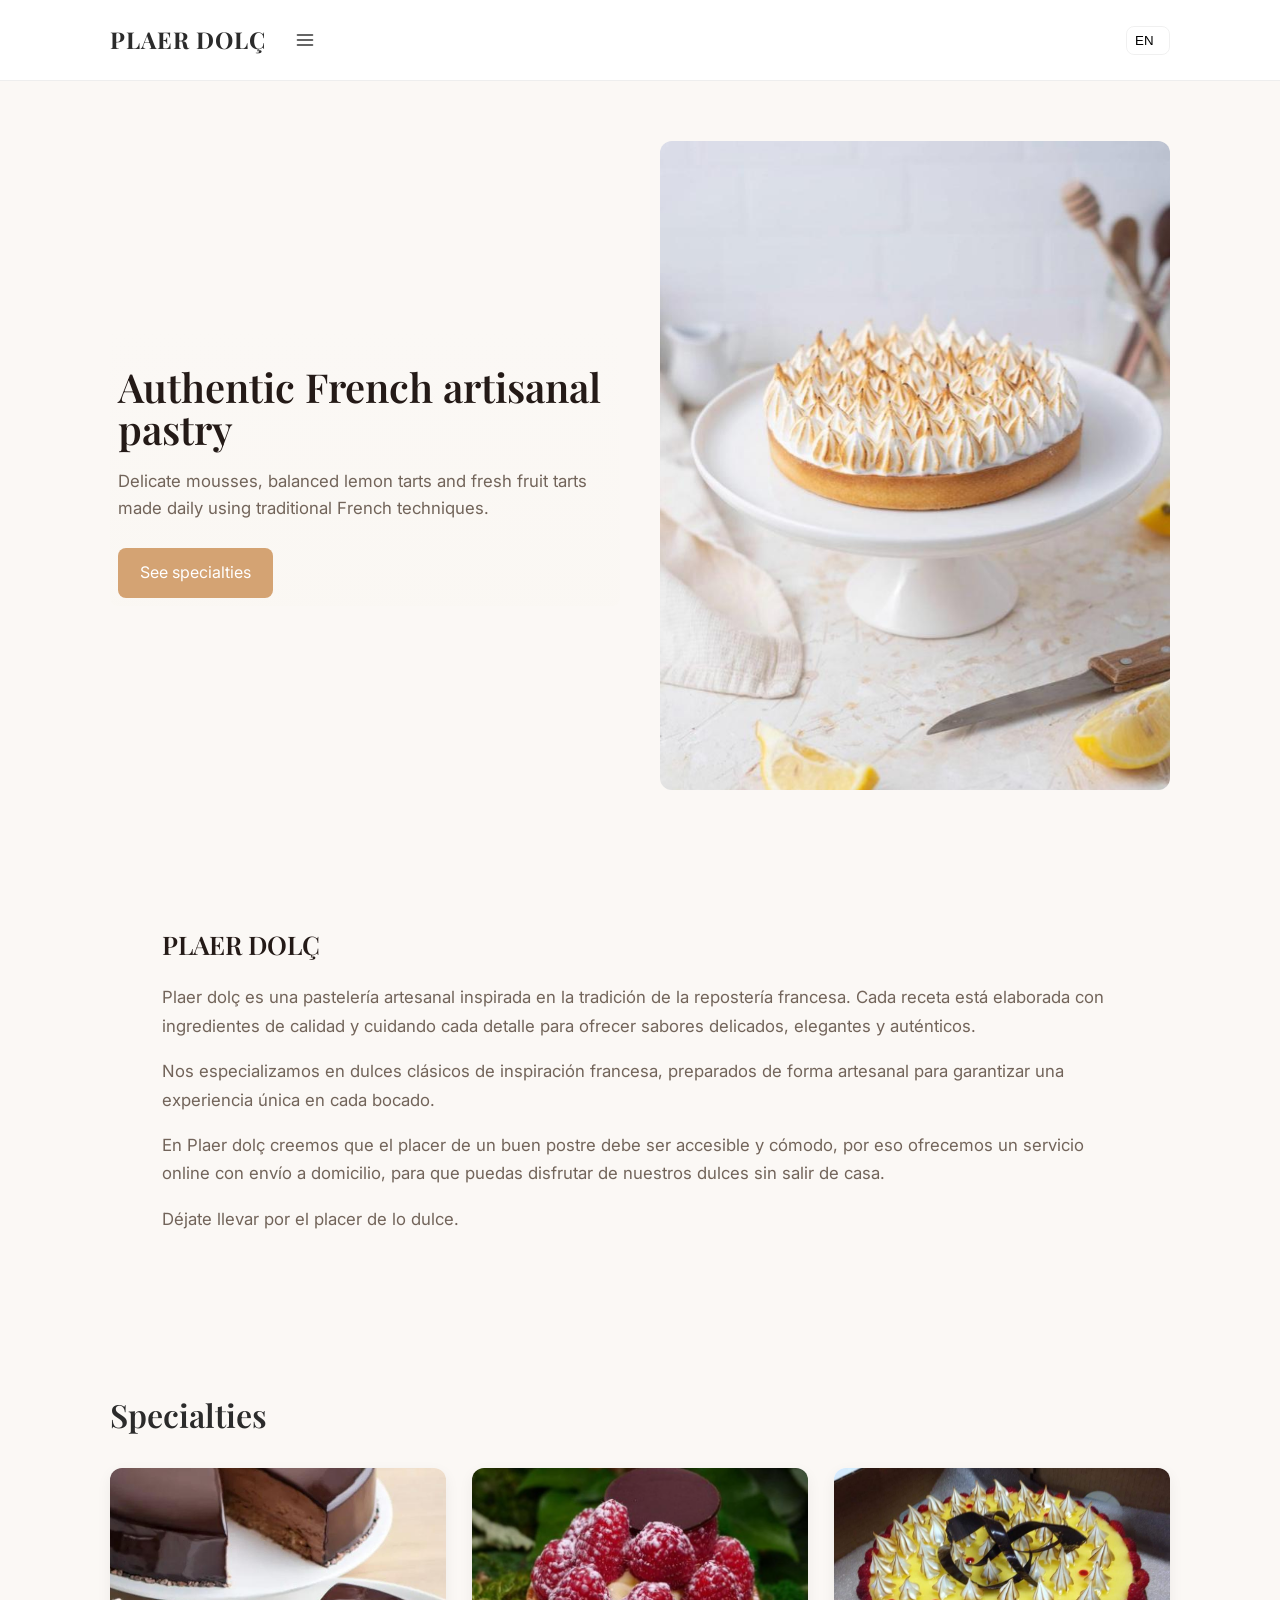
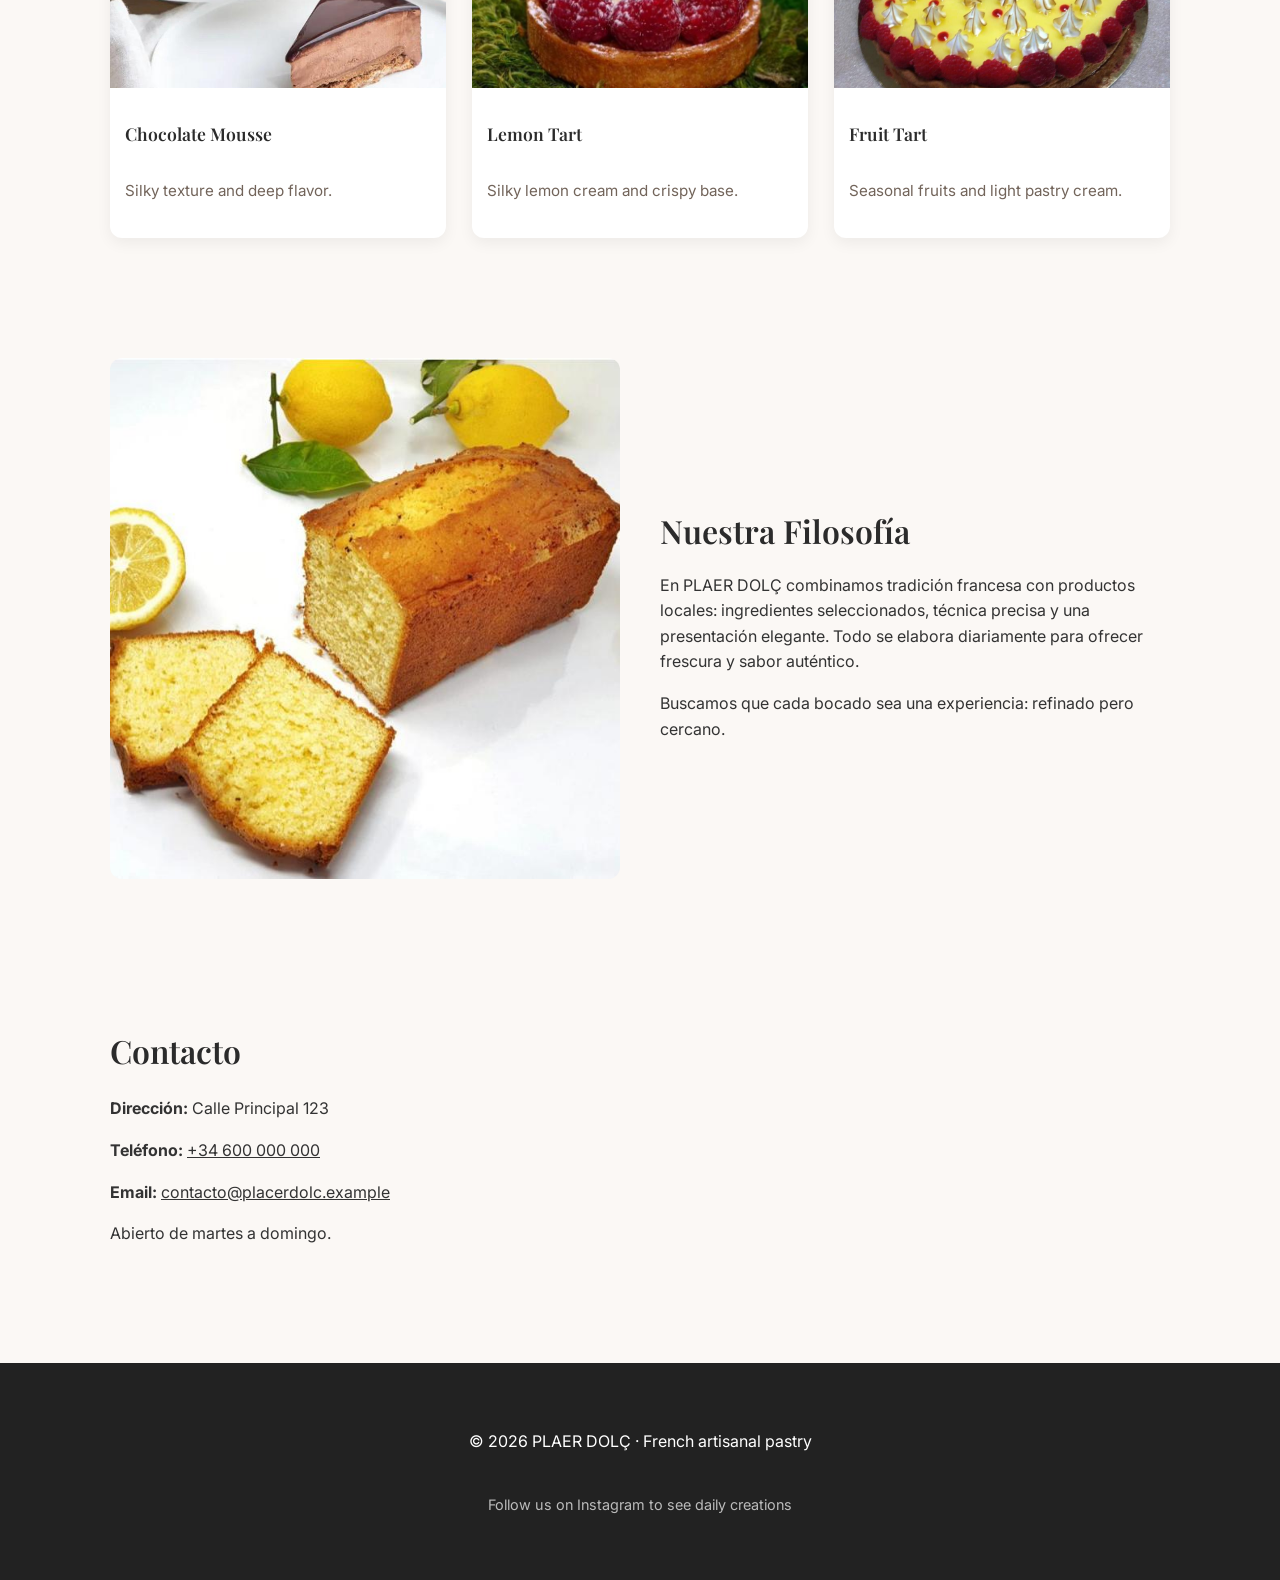
==== index.html @ 4d27ada0 "Actualización: descripción breve" ====
<!DOCTYPE html>
<html lang="es">
<head>
<meta charset="UTF-8">
<meta name="viewport" content="width=device-width, initial-scale=1.0">
<title>PLAER </title>
<meta name="description" content="Pastelería francesa artesanal especializada en mousse, tarta de limón y tartas de frutas frescas.">
<meta name="theme-color" content="#faf7f2">
<link rel="canonical" href="/">
<link href="https://fonts.googleapis.com/css2?family=Playfair+Display:wght@400;600;700&family=Inter:wght@300;400;600&display=swap" rel="stylesheet">
<script type="application/ld+json">
{
	"@context": "https://schema.org",
	"@type": "Bakery",
	"name": "PLAER DOLÇ",
	"description": "Pastelería francesa artesanal: mousses, tartas de limón y tartas de frutas frescas.",
	"url": "./",
	"telephone": "+34 600 000 000",
	"address": {
		"@type": "PostalAddress",
		"streetAddress": "Calle Principal 123",
		"addressCountry": "ES"
	}
}
</script>
<link rel="stylesheet" href="styles.css">
</head>
<body>
<div class="site">

<!-- Intro overlay -->
<div class="intro-overlay" id="intro-overlay" aria-hidden="false">
	<div class="brand">
		<h1>PLAER DOLÇ</h1>
		<small>Pastelería francesa artesanal</small>
		<div class="intro-text">
			<p>Plaer dolç es una pastelería artesanal inspirada en la tradición de la repostería francesa. Cada receta está elaborada con ingredientes de calidad y cuidando cada detalle para ofrecer sabores delicados, elegantes y auténticos.</p>

			<p>Nos especializamos en dulces clásicos de inspiración francesa, preparados de forma artesanal para garantizar una experiencia única en cada bocado.</p>

			<p>En Plaer dolç creemos que el placer de un buen postre debe ser accesible y cómodo, por eso ofrecemos un servicio online con envío a domicilio, para que puedas disfrutar de nuestros dulces sin salir de casa.</p>

			<p>Déjate llevar por el placer de lo dulce.</p>
		</div>
	</div>
</div>

<header>
<div class="container">
<nav>
				<div class="header-row">
						<a class="logo" href="index.html" aria-label="Ir al inicio">PLAER DOLÇ</a>
						<div class="lang-selector" id="lang-selector">
							<button class="lang-button" id="lang-button" aria-haspopup="true" aria-expanded="false" aria-label="Seleccionar idioma"><span id="lang-current">ES</span></button>
							<div class="lang-menu" id="lang-menu" role="menu" aria-hidden="true">
								<button role="menuitem" data-lang="fr">Français</button>
								<button role="menuitem" data-lang="ca">Català</button>
								<button role="menuitem" data-lang="es">Español</button>
								<button role="menuitem" data-lang="en">English</button>
							</div>
						</div>
						<button class="menu-button" id="menu-button" aria-controls="menu-panel" aria-expanded="false" aria-haspopup="true" aria-label="Abrir menú principal">
			  <svg viewBox="0 0 24 24" fill="none" xmlns="http://www.w3.org/2000/svg" aria-hidden="true">
				<path d="M3 6h18" stroke="#333" stroke-width="2" stroke-linecap="round" stroke-linejoin="round"/>
				<path d="M3 12h18" stroke="#333" stroke-width="2" stroke-linecap="round" stroke-linejoin="round"/>
				<path d="M3 18h18" stroke="#333" stroke-width="2" stroke-linecap="round" stroke-linejoin="round"/>
			  </svg>
			</button>
		</div>
		<div class="menu-panel" id="menu-panel" role="menu" aria-hidden="true">
						<a class="nav-link" href="productos.html" role="menuitem" data-i18n="nav.specialties">Especialidades</a>
						<a class="nav-link" href="nosotros.html" role="menuitem" data-i18n="nav.about">Nosotros</a>
						<a class="nav-link" href="contacto.html" role="menuitem" data-i18n="nav.contact">Contacto</a>

						<hr style="margin:8px 0;border:none;border-top:1px solid #f0ebe6">
						<div class="products-preview" aria-hidden="false">
														<div class="product-item">
																<a class="product-link" href="productos.html#p1" data-anchor="#p1" data-no-fade="1">
																	<img src="imaganes/2.jpeg" alt="Mousse de Chocolate" loading="lazy" decoding="async" width="240" height="160">
																	<div class="meta"><h4 data-i18n="p1.name">Mousse de Chocolate</h4><p data-i18n="p1.desc">Textura sedosa y sabor profundo.</p><span class="price">€9.50</span></div>
																</a>
																<button class="buy-btn" data-id="p1" data-name="Mousse de Chocolate" data-price="9.5" data-i18n="buy">Comprar</button>
														</div>
														<div class="product-item">
																<a class="product-link" href="productos.html#p2" data-anchor="#p2" data-no-fade="1">
																	<img src="imaganes/3.jpeg" alt="Tarta de Limón" loading="lazy" decoding="async" width="240" height="160">
																	<div class="meta"><h4 data-i18n="p2.name">Tarta de Limón</h4><p data-i18n="p2.desc">Crema de limón sedosa y base crujiente.</p><span class="price">€12.00</span></div>
																</a>
																<button class="buy-btn" data-id="p2" data-name="Tarta de Limón" data-price="12" data-i18n="buy">Comprar</button>
														</div>
														<div class="product-item">
																<a class="product-link" href="productos.html#p3" data-anchor="#p3" data-no-fade="1">
																	<img src="imaganes/4.jpeg" alt="Tarta de Frutas" loading="lazy" decoding="async" width="240" height="160">
																	<div class="meta"><h4 data-i18n="p3.name">Tarta de Frutas</h4><p data-i18n="p3.desc">Frutas de temporada y crema ligera.</p><span class="price">€14.75</span></div>
																</a>
																<button class="buy-btn" data-id="p3" data-name="Tarta de Frutas" data-price="14.75" data-i18n="buy">Comprar</button>
														</div>
														<div class="product-item">
																<a class="product-link" href="productos.html#p4" data-anchor="#p4" data-no-fade="1">
																	<img src="imaganes/5.jpeg" alt="Chef Pastelero" loading="lazy" decoding="async" width="240" height="160">
																	<div class="meta"><h4 data-i18n="p4.name">Selección del Chef</h4><p data-i18n="p4.desc">Selección variada y personalizada.</p><span class="price">€19.90</span></div>
																</a>
																<button class="buy-btn" data-id="p4" data-name="Selección del Chef" data-price="19.9" data-i18n="buy">Comprar</button>
														</div>
														<div class="product-item">
																<a class="product-link" href="productos.html#p5" data-anchor="#p5" data-no-fade="1">
																	<img src="imaganes/1.jpeg" alt="Vitrina de Tartas" loading="lazy" decoding="async" width="240" height="160">
																	<div class="meta"><h4 data-i18n="p5.name">Tarta Clásica</h4><p data-i18n="p5.desc">Receta tradicional con toque moderno.</p><span class="price">€22.50</span></div>
																</a>
																<button class="buy-btn" data-id="p5" data-name="Tarta Clásica" data-price="22.5" data-i18n="buy">Comprar</button>
														</div>
														<div class="product-item">
																<a class="product-link" href="productos.html#p6" data-anchor="#p6" data-no-fade="1">
																	<img src="imaganes/6.jpeg" alt="Ingredientes frescos" loading="lazy" decoding="async" width="240" height="160">
																	<div class="meta"><h4 data-i18n="p6.name">Pack Surtido</h4><p data-i18n="p6.desc">Cuatro porciones surtidas.</p><span class="price">€16.80</span></div>
																</a>
																<button class="buy-btn" data-id="p6" data-name="Pack Surtido" data-price="16.8" data-i18n="buy">Comprar</button>
														</div>
														<div class="product-item">
																<a class="product-link" href="productos.html#p7" data-anchor="#p7" data-no-fade="1">
																	<img src="imaganes/7.jpeg" alt="Detalle de presentación" loading="lazy" decoding="async" width="240" height="160">
																	<div class="meta"><h4 data-i18n="p7.name">Mini Tartas</h4><p data-i18n="p7.desc">Presentación individual para eventos.</p><span class="price">€7.95</span></div>
																</a>
																<button class="buy-btn" data-id="p7" data-name="Mini Tartas" data-price="7.95" data-i18n="buy">Comprar</button>
														</div>
														<div class="product-item">
																<a class="product-link" href="productos.html#p8" data-anchor="#p8" data-no-fade="1">
																	<img src="imaganes/2.jpeg" alt="Mousse de Chocolate" loading="lazy" decoding="async" width="240" height="160">
																	<div class="meta"><h4 data-i18n="p8.name">Postre Gourmet</h4><p data-i18n="p8.desc">Edición limitada, textura aterciopelada.</p><span class="price">€24.90</span></div>
																</a>
																<button class="buy-btn" data-id="p8" data-name="Postre Gourmet" data-price="24.9" data-i18n="buy">Comprar</button>
														</div>
						</div>
				</div>
</nav>
</div>
</header>

<section class="hero container">
<div class="hero-inner">
<h1 class="reveal" data-i18n="hero.title">Auténtica pastelería francesa artesanal</h1>
<p data-i18n="hero.blurb">Mousse delicados, tartas de limón equilibradas y tartas de frutas frescas elaboradas cada día con técnicas tradicionales francesas.</p>
	<a class="btn" href="#productos" data-i18n="see_specialties">Ver especialidades</a>
	</div>
	<picture>
		<img class="hero-img" loading="eager" decoding="async" width="1200" height="800" src="imaganes/1.jpeg" alt="Vitrina con tartas y pasteles franceses">
	</picture>
	</section>

		<!-- Visible introduction copy (persistent) -->
		<section class="intro-copy container">
			<div class="intro-text-block">
				<h2>PLAER DOLÇ</h2>
				<p>Plaer dolç es una pastelería artesanal inspirada en la tradición de la repostería francesa. Cada receta está elaborada con ingredientes de calidad y cuidando cada detalle para ofrecer sabores delicados, elegantes y auténticos.</p>

				<p>Nos especializamos en dulces clásicos de inspiración francesa, preparados de forma artesanal para garantizar una experiencia única en cada bocado.</p>

				<p>En Plaer dolç creemos que el placer de un buen postre debe ser accesible y cómodo, por eso ofrecemos un servicio online con envío a domicilio, para que puedas disfrutar de nuestros dulces sin salir de casa.</p>

				<p>Déjate llevar por el placer de lo dulce.</p>
			</div>
		</section>

	<section id="productos" class="section container">
<h2 class="reveal section-title" data-i18n="products.title">Especialidades</h2>

<div class="grid">

<div class="card">
	<picture>
		<img loading="lazy" decoding="async" width="1000" height="700" src="imaganes/2.jpeg" alt="Mousse de chocolate clásico">
	</picture>
	<h3 class="reveal" data-i18n="p1.name">Mousse de Chocolate</h3>
	<p data-i18n="p1.desc">Mousse ligero y aireado elaborado con chocolate puro y cremoso, textura sedosa y sabor profundo.</p>
</div>

<div class="card">
	<picture>
		<img loading="lazy" decoding="async" width="1000" height="700" src="imaganes/3.jpeg" alt="Tarta de limón francesa">
	</picture>
	<h3 class="reveal" data-i18n="p2.name">Tarta de Limón</h3>
	<p data-i18n="p2.desc">Equilibrio perfecto entre una crema de limón sedosa y una base crujiente, con el punto justo de acidez.</p>
</div>

<div class="card">
	<picture>
		<img loading="lazy" decoding="async" width="1000" height="700" src="imaganes/4.jpeg" alt="Tarta de frutas frescas">
	</picture>
	<h3 class="reveal" data-i18n="p3.name">Tarta de Frutas Frescas</h3>
	<p data-i18n="p3.desc">Base crujiente, crema pastelera ligera y una selección de frutas de temporada para un acabado brillante y fresco.</p>
</div>

</div>
</section>

<section id="nosotros" class="section container about">
	<picture>
		<img loading="lazy" decoding="async" width="1200" height="800" src="imaganes/5.jpeg" alt="Chef pastelero trabajando">
	</picture>
	<div>
		<h2 class="reveal" style="margin-bottom:15px;font-size:2rem">Nuestra Filosofía</h2>
		<p>En PLAER DOLÇ combinamos tradición francesa con productos locales: ingredientes seleccionados, técnica precisa y una presentación elegante. Todo se elabora diariamente para ofrecer frescura y sabor auténtico.</p>
		<p style="margin-top:10px">Buscamos que cada bocado sea una experiencia: refinado pero cercano.</p>
	</div>
	</section>

	<section id="contacto" class="section container">
	<h2 class="reveal" style="margin-bottom:20px;font-size:2rem">Contacto</h2>
	<p><strong>Dirección:</strong> Calle Principal 123</p>
	<p><strong>Teléfono:</strong> <a href="tel:+34600000000" style="color:inherit;text-decoration:underline">+34 600 000 000</a></p>
	<p><strong>Email:</strong> <a href="mailto:contacto@placerdolc.example" style="color:inherit;text-decoration:underline">contacto@placerdolc.example</a></p>
	<p style="margin-top:10px">Abierto de martes a domingo.</p>
</section>

<footer>
	<div class="container footer-container">
		<p data-i18n="footer.copy">© 2026 PLAER DOLÇ · Pastelería francesa artesanal</p>
		<p style="font-size:0.9rem;color:#bbb" data-i18n="footer.follow">Síguenos en Instagram para ver creaciones diarias</p>
	</div>
</footer>


<script src="main.js" defer></script>
</div>
</body>
</html>
---- styles.css ----
:root{
  --max-width:1100px;
  --accent:#d4a373;
  --bg:#fbf8f5;
  --muted:#f5efe9;
  --text:#333;
  --muted-text:#72645a;
}
*{box-sizing:border-box}
html,body{height:100%}
body{font-family:Inter, system-ui, -apple-system, "Segoe UI", Roboto, Arial, sans-serif;background:var(--bg);color:var(--text);line-height:1.6;-webkit-font-smoothing:antialiased;margin:0}
.site img{max-width:100%;display:block;object-fit:contain;object-position:center center;background:linear-gradient(180deg, rgba(250,247,242,0.0) 0%, rgba(250,247,242,0.6) 100%)}

/* Language selector */
.lang-selector{position:relative;display:inline-flex;align-items:center;gap:8px}
.lang-button{background:transparent;border:1px solid rgba(0,0,0,0.06);padding:6px 8px;border-radius:8px;display:inline-flex;align-items:center;gap:8px;cursor:pointer;min-width:44px}
.lang-button img{width:18px;height:18px;border-radius:3px;display:block}
.lang-menu{position:absolute;right:0;top:calc(100% + 8px);background:var(--bg);border:1px solid rgba(0,0,0,0.06);box-shadow:0 8px 24px rgba(10,10,10,0.08);padding:6px;border-radius:8px;min-width:160px;z-index:70;opacity:0;transform:translateY(-6px) scale(.98);transform-origin:top right;pointer-events:none;transition:opacity .18s ease,transform .18s ease}
.lang-menu.show{opacity:1;transform:none;pointer-events:auto}
.lang-menu button{display:flex;align-items:center;gap:8px;width:100%;padding:8px;border:none;background:transparent;text-align:left;cursor:pointer}
.lang-menu button:focus{outline:2px solid var(--accent);border-radius:6px}
.lang-menu img{width:20px;height:14px;object-fit:cover}

@media (max-width:600px){
  .lang-menu{right:8px;left:auto;min-width:140px}
  .lang-button{padding:6px}
}

/* Ensure header ordering: logo left, menu-button next, language selector at the far right */
.menu-button{order:2}
.lang-selector{order:3;margin-left:auto}
.container{max-width:var(--max-width);margin:auto;padding:20px}
.logo{font-family:'Playfair Display', serif;font-weight:700;font-size:1.45rem;letter-spacing:1px;color:#2b2b2b;text-decoration:none}
.header-row{display:flex;align-items:center;gap:12px}
.menu-panel{padding:12px}
header{background:white;position:sticky;top:0;border-bottom:1px solid #eee;z-index:20}
.site header nav{display:flex;justify-content:space-between;align-items:center;gap:12px;position:relative}
/* ensure inner header row distributes space correctly */
header .container nav > div{display:flex;align-items:center;justify-content:space-between;gap:12px;width:100%}
.menu-button{background:transparent;border:0;font-size:1rem;cursor:pointer;color:inherit;padding:10px 14px;border-radius:8px;display:flex;align-items:center;justify-content:center}
.menu-button:focus{outline:2px solid rgba(0,0,0,.12);outline-offset:2px}
.menu-panel{position:absolute;top:calc(100% + 10px);left:50%;right:auto;background:white;border-radius:10px;box-shadow:0 12px 30px rgba(0,0,0,0.12);min-width:220px;display:flex;flex-direction:column;padding:12px;z-index:50;opacity:0;transform:translateX(-50%) translateY(-6px);pointer-events:none;transition:opacity .28s ease,transform .28s ease;width:min(92vw,900px);max-width:900px}
.menu-panel a{display:block;padding:10px 14px;color:var(--text);text-decoration:none;border-radius:8px;text-align:left}
.menu-panel a:hover{background:var(--muted)}
.menu-panel.show{opacity:1;transform:translateX(-50%) translateY(0);pointer-events:auto}

/* Menu typography & product preview inside menu */
.menu-panel{font-family:Inter,system-ui, -apple-system, 'Segoe UI', Roboto, Arial, sans-serif}
.menu-panel h3{font-family:'Playfair Display',serif;font-size:1rem;margin:8px 12px;color:#241a17}
.products-preview{display:grid;grid-template-columns:1fr;gap:8px;padding-top:8px;border-top:1px solid #f3ebe2;margin-top:8px}
.products-preview .product-link{display:block;padding:6px;border-radius:8px}
.product-item{display:flex;gap:10px;align-items:center}
.product-item img{width:64px;height:48px;object-fit:cover;border-radius:8px;flex:0 0 64px}
.product-item .meta h4{font-family:'Playfair Display',serif;font-size:0.98rem;margin:0;color:#241a17}
.product-item .meta p{margin:4px 0 0;font-size:0.82rem;color:var(--muted-text)}
.product-link:focus{outline:2px solid var(--accent);outline-offset:2px}

/* preview price styling */
.product-item .meta .preview-price{display:inline-block;margin-top:8px;font-weight:700;color:#241a17;background:linear-gradient(180deg, rgba(244,238,232,0.5), rgba(250,247,242,0.6));padding:4px 8px;border-radius:8px;font-size:0.9rem}

/* make menu preview compact on wide screens and two-col on larger */
@media(min-width:1000px){
  .products-preview{grid-template-columns:repeat(2,1fr);gap:10px}
  .product-item img{width:72px;height:56px}
}

/* small screen: keep it single column and comfortable hit targets */
@media(max-width:480px){
  .products-preview{grid-template-columns:1fr;gap:8px}
  .product-item .meta .preview-price{font-size:0.95rem;padding:6px 10px}
  .product-item img{width:80px;height:60px}
}

/* Larger hit area for the menu button */
.menu-button{padding:10px 14px}

/* Ensure menu is full width on small screens and visually separate */
@media(max-width:800px){
  .menu-panel{left:12px;right:12px;top:64px;padding:14px}
  .products-preview{grid-template-columns:1fr}
  .product-item img{width:72px;height:56px}
}

/* Mobile: make menu panel fixed/full-width and easier to interact */
@media(max-width:800px){
  .menu-panel{position:fixed;left:12px;right:12px;top:64px;max-height:calc(100% - 88px);overflow:auto;border-radius:12px;padding:12px;box-shadow:0 30px 80px rgba(0,0,0,0.18)}
  .menu-panel a{padding:14px}
  .menu-panel.show{opacity:1;transform:none}
  .products-preview{grid-template-columns:1fr}
  .product-item{align-items:flex-start}
}
.nav-links-inline{display:none}
.nav-link{color:inherit;text-decoration:none;padding:8px 10px;border-radius:6px}
.menu-button svg{width:26px;height:20px;display:block}

/* Page transition */
.site{opacity:1;transform:none;transition:opacity .36s ease,transform .18s ease}
.site.fade-out{opacity:0;transform:translateY(6px)}

/* Intro overlay (kept here so index.html works) */
.intro-overlay{position:fixed;inset:0;background:linear-gradient(135deg,#fffaf6 0%, #fff6f0 60%);display:flex;align-items:center;justify-content:center;z-index:120;transition:opacity var(--intro-duration,25s) cubic-bezier(.16,.84,.24,1)}
.intro-overlay .brand{font-family:'Playfair Display',serif;font-size:2.4rem;color:#2b2b2b;text-align:center}
.intro-overlay .brand small{display:block;font-family:Inter,system-ui;font-size:1rem;color:#7b6f66;margin-top:8px}
.intro-overlay .brand h1{font-size:2.2rem;margin:0 0 6px}
.intro-overlay .intro-text{max-width:820px;margin-top:12px;color:var(--muted-text);font-size:1.02rem;line-height:1.6;padding:6px 12px;text-align:left}
.intro-overlay .brand{display:flex;flex-direction:column;align-items:flex-start;gap:6px}
.intro-overlay.fade-out{opacity:0}
@media (prefers-reduced-motion:reduce){.intro-overlay{transition:none}}

@media(max-width:800px){
  .intro-overlay .brand{align-items:flex-start;padding:18px}
  .intro-overlay .brand h1{font-size:1.6rem}
  .intro-overlay .intro-text{font-size:0.98rem}
}

/* Persistent intro copy on homepage */
.intro-copy{padding:44px 20px;background:transparent}
.intro-copy .intro-text-block{max-width:980px;margin:0 auto;color:var(--muted-text);font-size:1.05rem;line-height:1.7;padding:8px 12px;border-radius:10px}
.intro-copy h2{font-family:'Playfair Display',serif;font-size:1.6rem;color:#241a17;margin-bottom:12px}
@media(max-width:800px){
  .intro-copy{padding:26px 12px}
  .intro-copy .intro-text-block{font-size:0.98rem;line-height:1.6}
  .intro-copy h2{font-size:1.2rem}
}

/* Hero, cards, layout */
.hero{display:grid;grid-template-columns:1fr 1fr;align-items:center;gap:40px;padding:60px 20px}
.hero img{width:100%;border-radius:12px;display:block;height:auto;object-fit:cover}
.hero h1{font-family:'Playfair Display',serif;font-weight:600;font-size:2.5rem;margin-bottom:18px;line-height:1.05;color:#241a17}
.hero p{color:var(--muted-text);font-size:1.05rem}
.hero .hero-inner{background:linear-gradient(180deg, rgba(250,247,242,0.0) 0%, rgba(250,247,242,0.6) 100%);padding:8px;border-radius:8px}
.btn{display:inline-block;background:var(--accent);color:white;padding:12px 22px;border-radius:8px;text-decoration:none;margin-top:10px}
.btn:hover{filter:brightness(.95);transform:translateY(-2px)}
.section{padding:60px 20px}
.grid{display:grid;grid-template-columns:repeat(auto-fit,minmax(220px,1fr));gap:20px}
.card{background:white;border-radius:12px;overflow:hidden;box-shadow:0 5px 15px rgba(0,0,0,0.06)}
.card img{width:100%;height:200px;object-fit:cover}
.card h3{padding:15px;font-family:'Playfair Display',serif;font-weight:600;color:#2b2b2b}
.card{transition:transform .28s ease,box-shadow .28s ease}
.card:hover{transform:translateY(-6px);box-shadow:0 18px 40px rgba(0,0,0,0.12)}
.card p{padding:0 15px 20px 15px;font-size:0.95rem}
.card-actions{padding:14px 15px 20px;display:flex;justify-content:center;align-items:center;border-top:1px solid #f3ebe2;background:linear-gradient(180deg,transparent, rgba(250,247,242,0.6));gap:18px}
.card-actions .price{font-weight:700;color:#241a17;margin:0}
.card-actions .buy-btn{padding:10px 14px;border-radius:10px}

/* Ensure buy buttons are reachable on touch devices and accessible */
.buy-btn{min-height:40px;display:inline-flex;align-items:center;justify-content:center;padding:10px 14px;font-size:0.95rem}
.buy-btn:focus{outline:3px solid rgba(212,163,115,0.28);outline-offset:3px}
.buy-btn[aria-pressed="true"]{filter:brightness(.92)}
.card .price{display:block}
.card h3{font-size:1.1rem;margin-bottom:6px}
.card p{color:var(--muted-text);font-size:0.95rem}

/* Larger grid gaps and centered content for specialty section */
.grid{grid-template-columns:repeat(auto-fit,minmax(240px,1fr));gap:26px}

/* Make buy button accessible and consistent */
.buy-btn{background:var(--accent);color:#fff;padding:10px 14px;border-radius:10px;border:0;cursor:pointer;transition:transform .12s ease,filter .12s ease}
.buy-btn:hover{transform:translateY(-2px);filter:brightness(.96)}

/* Improve product card image presentation */
.card img{height:220px;object-fit:cover}

/* Products page heading spacing */
#productos h2{margin-bottom:28px}
.about{display:grid;grid-template-columns:1fr 1fr;gap:40px;align-items:center}
.about img{width:100%;border-radius:12px;height:auto;object-fit:cover}
footer{background:#222;color:white;text-align:center;padding:30px 20px;margin-top:40px}

/* Headings & reveal */
h2{font-family:'Playfair Display',serif;font-weight:600;color:#2b2b2b;margin-bottom:18px}
.section-title{margin-bottom:30px;font-size:2rem}
.footer-container{display:flex;flex-direction:column;gap:8px;align-items:center}
.hero-img{border-radius:12px}
.justified{text-align:justify}
.site .reveal{opacity:0;transform:translateY(8px);transition:opacity .45s ease,transform .45s ease}
.is-loaded .reveal{opacity:1;transform:none}

/* Mosaic for nosotros */
.mosaic{display:grid;grid-template-columns:repeat(2,1fr);gap:24px;align-items:start}
.mosaic-item{display:grid;grid-template-columns:1fr 1fr;gap:18px;align-items:center;background:transparent;padding:6px;border-radius:10px}
.mosaic-item.reverse{grid-template-columns:1fr 1fr}
.mosaic-img img{width:100%;height:100%;border-radius:12px;object-fit:cover}
.mosaic-text{padding:6px}
.mosaic-text h3{font-family:'Playfair Display',serif;margin-bottom:8px}
.mosaic-text p{color:var(--muted-text);text-align:justify}

@media(max-width:800px){
  .hero{grid-template-columns:1fr;gap:24px;padding:30px 12px}
  .about{grid-template-columns:1fr}
  .mosaic{grid-template-columns:1fr}
  .mosaic-item{grid-template-columns:1fr;gap:12px}
  .card img{height:180px}
}

@media(max-width:480px){
  .logo{font-size:1rem}
  .lang-button{padding:6px 8px;font-size:0.9rem}
  .menu-button{padding:8px}
  .hero h1{font-size:1.4rem}
  .hero p{font-size:0.95rem}
  .card p{font-size:0.92rem}
  .products-preview{gap:10px}
  .product-item img{width:64px;height:56px}
}

/* Products dropdown preview inside menu */
.products-preview{display:grid;grid-template-columns:repeat(2,1fr);gap:12px;padding:8px}
.product-item{display:flex;gap:8px;align-items:center;padding:8px;border-radius:8px}
.product-item img{width:72px;height:54px;object-fit:cover;border-radius:8px}
.product-item .meta{flex:1}
.product-item h4{margin:0;font-size:0.95rem;font-family:'Playfair Display',serif}
.product-item p{margin:4px 0 0;font-size:0.85rem;color:var(--muted-text)}

/* Constrain menu preview height to avoid huge panels and make it scrollable */
.menu-panel .products-preview{max-height:320px;overflow:auto;padding-right:6px}

/* ensure anchor inside product-item expands to fill available space so buy button remains reachable */
.product-link{display:flex;align-items:center;gap:10px;flex:1;text-decoration:none;color:inherit}
.product-item .meta{flex:1}
.price{font-weight:600;color:var(--text);display:block;margin-top:6px}
.buy-btn{background:var(--accent);color:#fff;padding:8px 10px;border-radius:8px;border:0;cursor:pointer}

/* Modal / toast */
.modal-backdrop{position:fixed;inset:0;background:rgba(0,0,0,0.45);display:flex;align-items:center;justify-content:center;z-index:200}
.modal{background:#fff;padding:18px;border-radius:12px;max-width:420px;width:92%;box-shadow:0 20px 50px rgba(0,0,0,0.2)}
.modal h3{margin:0 0 8px}
.modal p{color:var(--muted-text);margin-bottom:12px}
.modal .actions{display:flex;gap:8px;justify-content:flex-end}
.toast{position:fixed;right:18px;bottom:18px;background:#222;color:#fff;padding:10px 14px;border-radius:8px;z-index:220}
@media(max-width:500px){
  .logo{font-size:1.05rem}
  .card img{height:160px}
  .hero h1{font-size:1.6rem}
  .section{padding:30px 12px}
}

/* Very large screens */
@media (min-width:1600px){:root{--max-width:1400px}.hero h1{font-size:3.4rem}.btn{padding:14px 26px;font-size:1.05rem}}
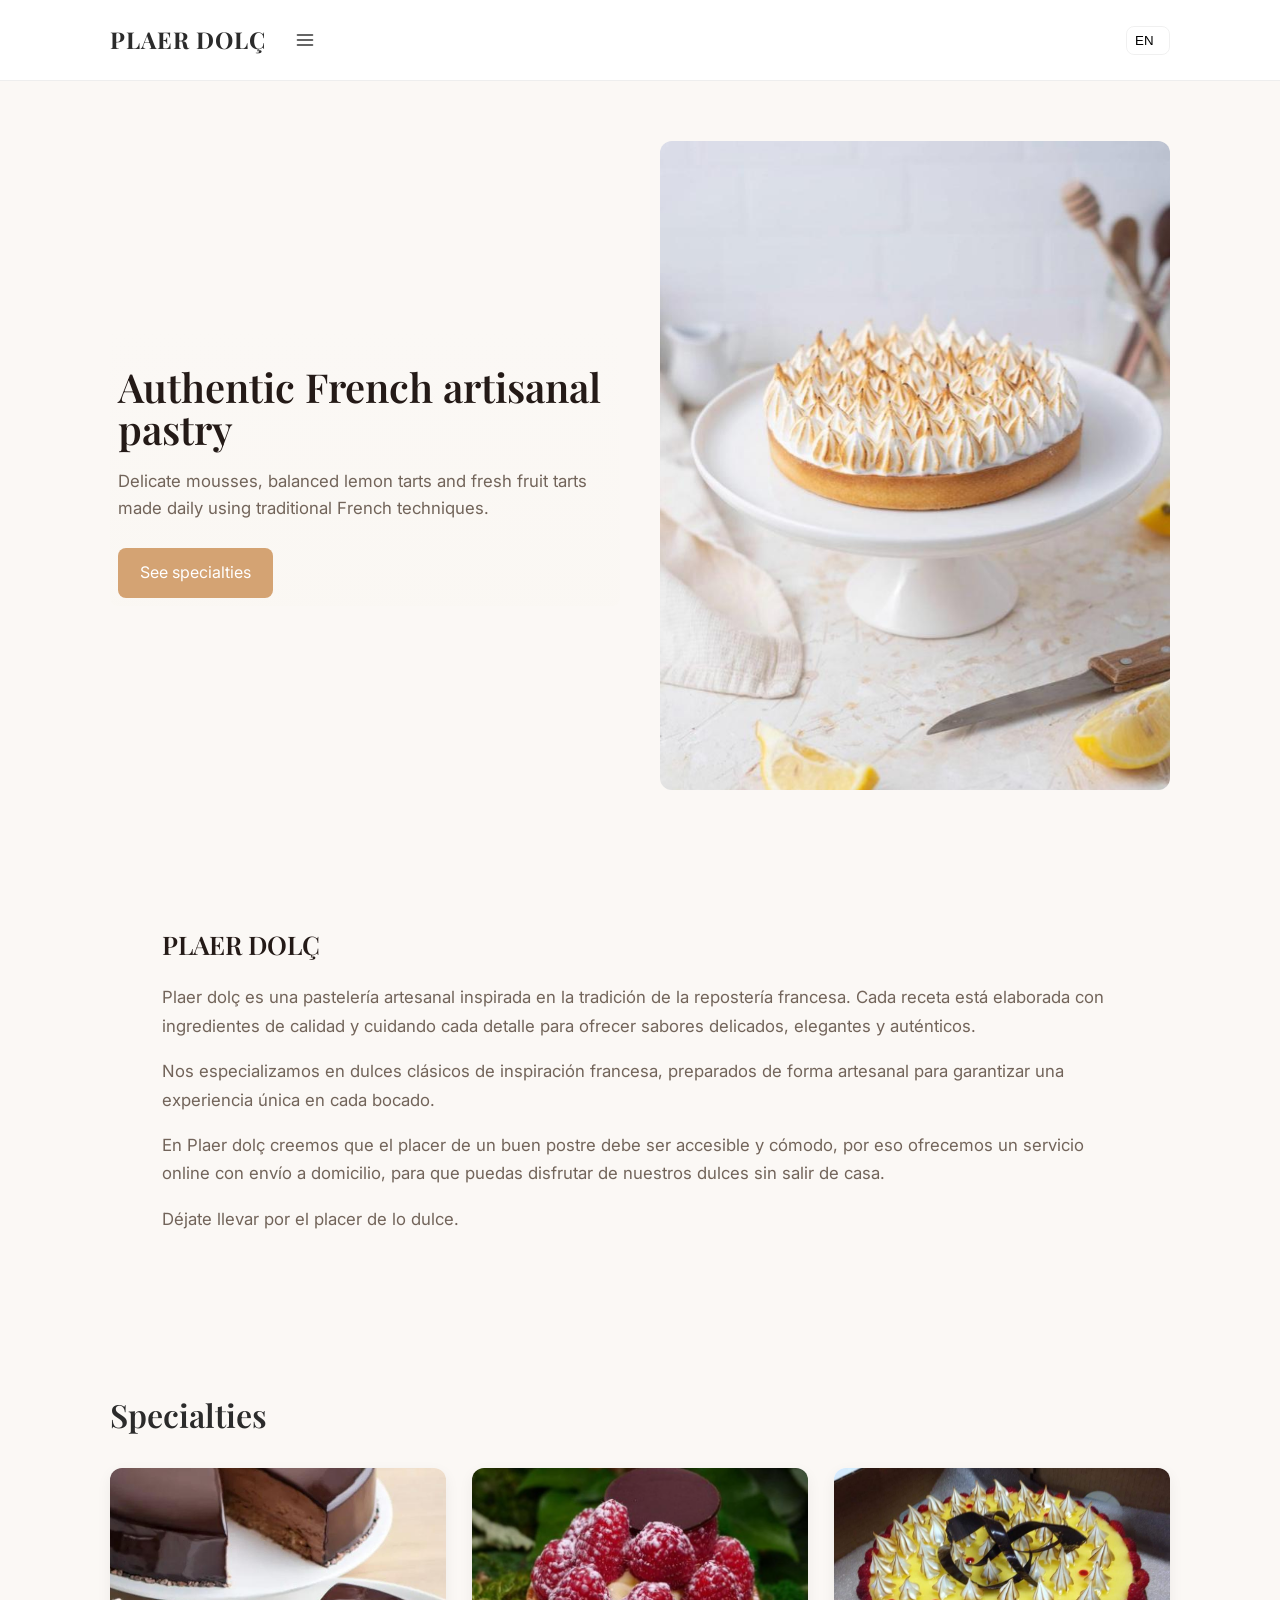
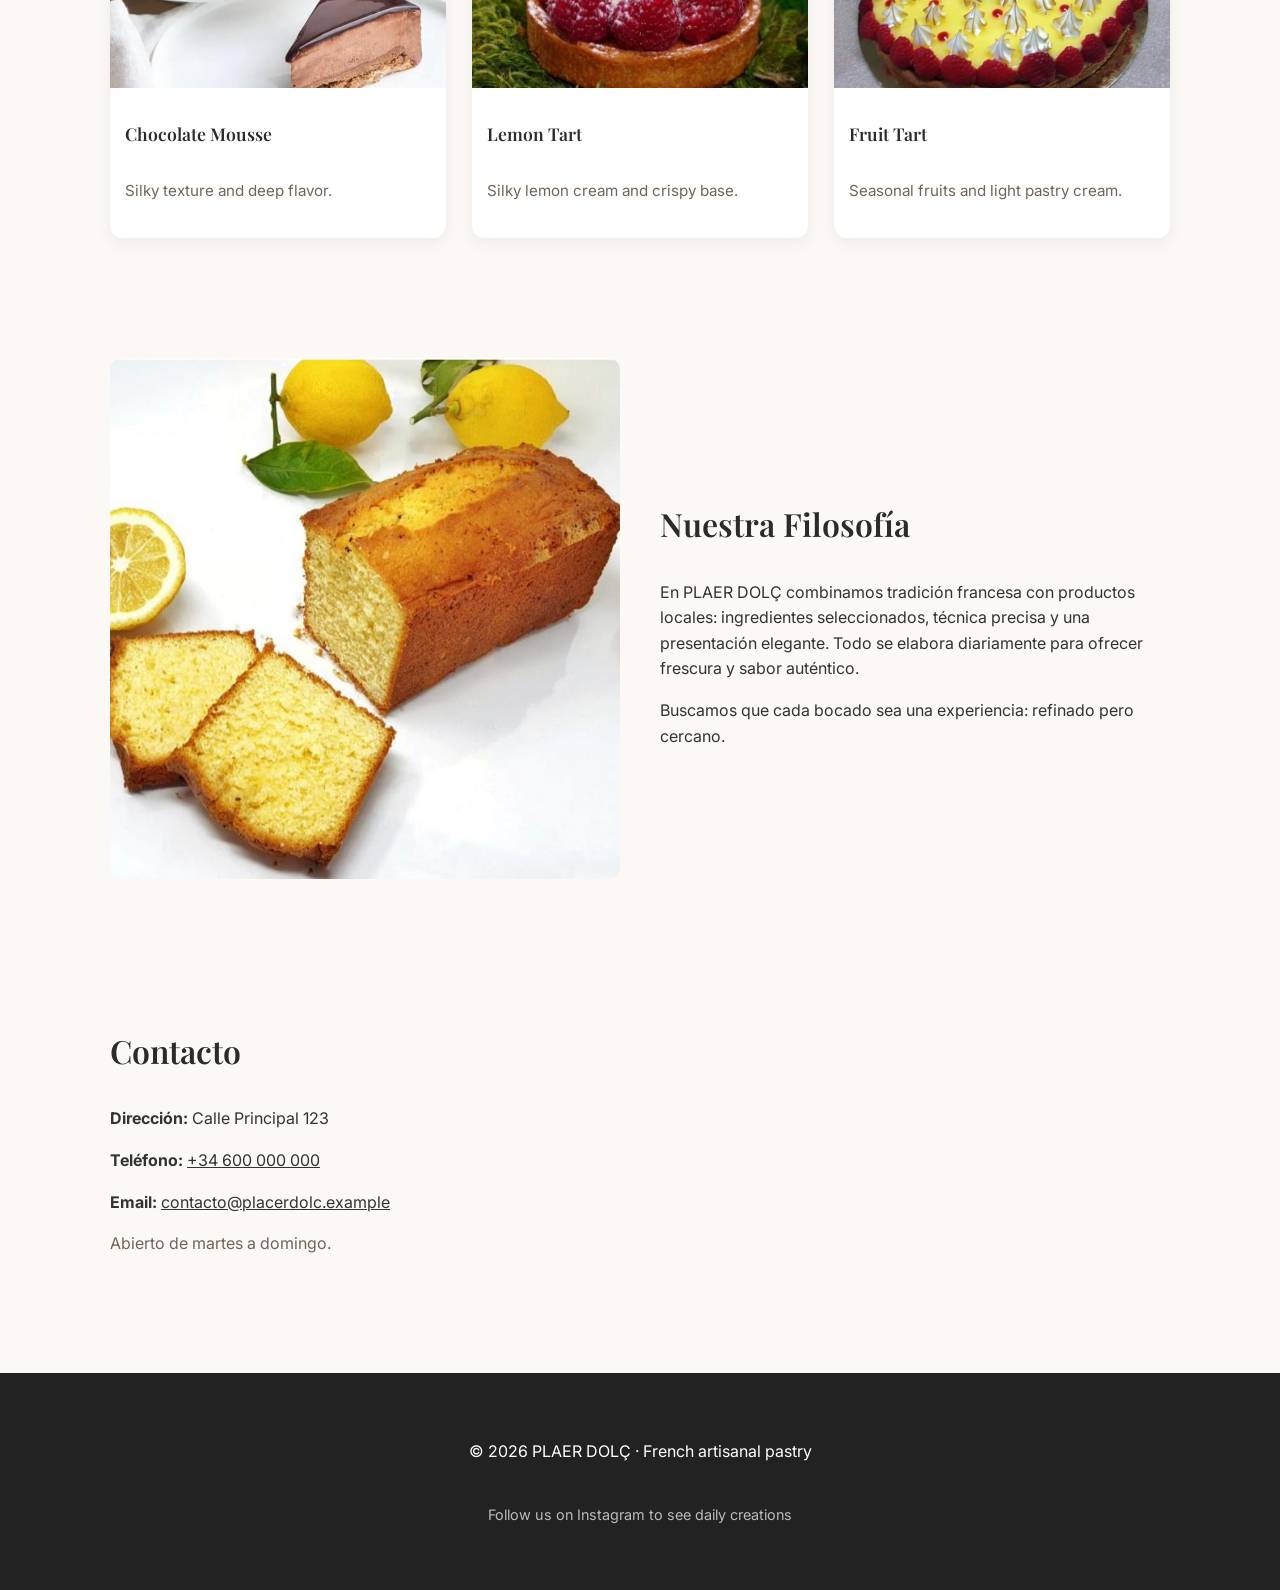
==== commit c83178a0: "Actualización: descripción breve" ====
--- a/index.html
+++ b/index.html
@@ -3,7 +3,7 @@
 <head>
 <meta charset="UTF-8">
 <meta name="viewport" content="width=device-width, initial-scale=1.0">
-<title>PLAER </title>
+<title>PLAER DOLÇ</title>
 <meta name="description" content="Pastelería francesa artesanal especializada en mousse, tarta de limón y tartas de frutas frescas.">
 <meta name="theme-color" content="#faf7f2">
 <link rel="canonical" href="/">
@@ -15,10 +15,10 @@
 	"name": "PLAER DOLÇ",
 	"description": "Pastelería francesa artesanal: mousses, tartas de limón y tartas de frutas frescas.",
 	"url": "./",
-	"telephone": "+34 600 000 000",
+	"telephone": "+34 652 72 49 69",
 	"address": {
 		"@type": "PostalAddress",
-		"streetAddress": "Calle Principal 123",
+		"streetAddress": " CALLE PRINCIPAL 123",
 		"addressCountry": "ES"
 	}
 }
@@ -198,18 +198,18 @@
 		<img loading="lazy" decoding="async" width="1200" height="800" src="imaganes/5.jpeg" alt="Chef pastelero trabajando">
 	</picture>
 	<div>
-		<h2 class="reveal" style="margin-bottom:15px;font-size:2rem">Nuestra Filosofía</h2>
+		<h2 class="reveal section-title">Nuestra Filosofía</h2>
 		<p>En PLAER DOLÇ combinamos tradición francesa con productos locales: ingredientes seleccionados, técnica precisa y una presentación elegante. Todo se elabora diariamente para ofrecer frescura y sabor auténtico.</p>
 		<p style="margin-top:10px">Buscamos que cada bocado sea una experiencia: refinado pero cercano.</p>
 	</div>
 	</section>
 
 	<section id="contacto" class="section container">
-	<h2 class="reveal" style="margin-bottom:20px;font-size:2rem">Contacto</h2>
+	<h2 class="reveal section-title">Contacto</h2>
 	<p><strong>Dirección:</strong> Calle Principal 123</p>
-	<p><strong>Teléfono:</strong> <a href="tel:+34600000000" style="color:inherit;text-decoration:underline">+34 600 000 000</a></p>
-	<p><strong>Email:</strong> <a href="mailto:contacto@placerdolc.example" style="color:inherit;text-decoration:underline">contacto@placerdolc.example</a></p>
-	<p style="margin-top:10px">Abierto de martes a domingo.</p>
+	<p><strong>Teléfono:</strong> <a class="muted-link" href="tel:+34600000000">+34 600 000 000</a></p>
+	<p><strong>Email:</strong> <a class="muted-link" href="mailto:contacto@placerdolc.example">contacto@placerdolc.example</a></p>
+	<p class="muted" style="margin-top:10px">Abierto de martes a domingo.</p>
 </section>
 
 <footer>
--- a/styles.css
+++ b/styles.css
@@ -143,6 +143,18 @@
 .card-actions .price{font-weight:700;color:#241a17;margin:0}
 .card-actions .buy-btn{padding:10px 14px;border-radius:10px}
 
+/* Allow card actions to wrap on narrow screens and stack vertically for small devices */
+.card-actions{flex-wrap:wrap}
+@media(max-width:480px){
+  .card-actions{flex-direction:column;justify-content:center;align-items:center;gap:12px;padding:12px}
+  .card-actions .price{order:0}
+  .card-actions .buy-btn{order:1}
+}
+
+/* Muted inline links used in contact */
+.muted-link{color:inherit;text-decoration:underline}
+.muted{color:var(--muted-text)}
+
 /* Ensure buy buttons are reachable on touch devices and accessible */
 .buy-btn{min-height:40px;display:inline-flex;align-items:center;justify-content:center;padding:10px 14px;font-size:0.95rem}
 .buy-btn:focus{outline:3px solid rgba(212,163,115,0.28);outline-offset:3px}
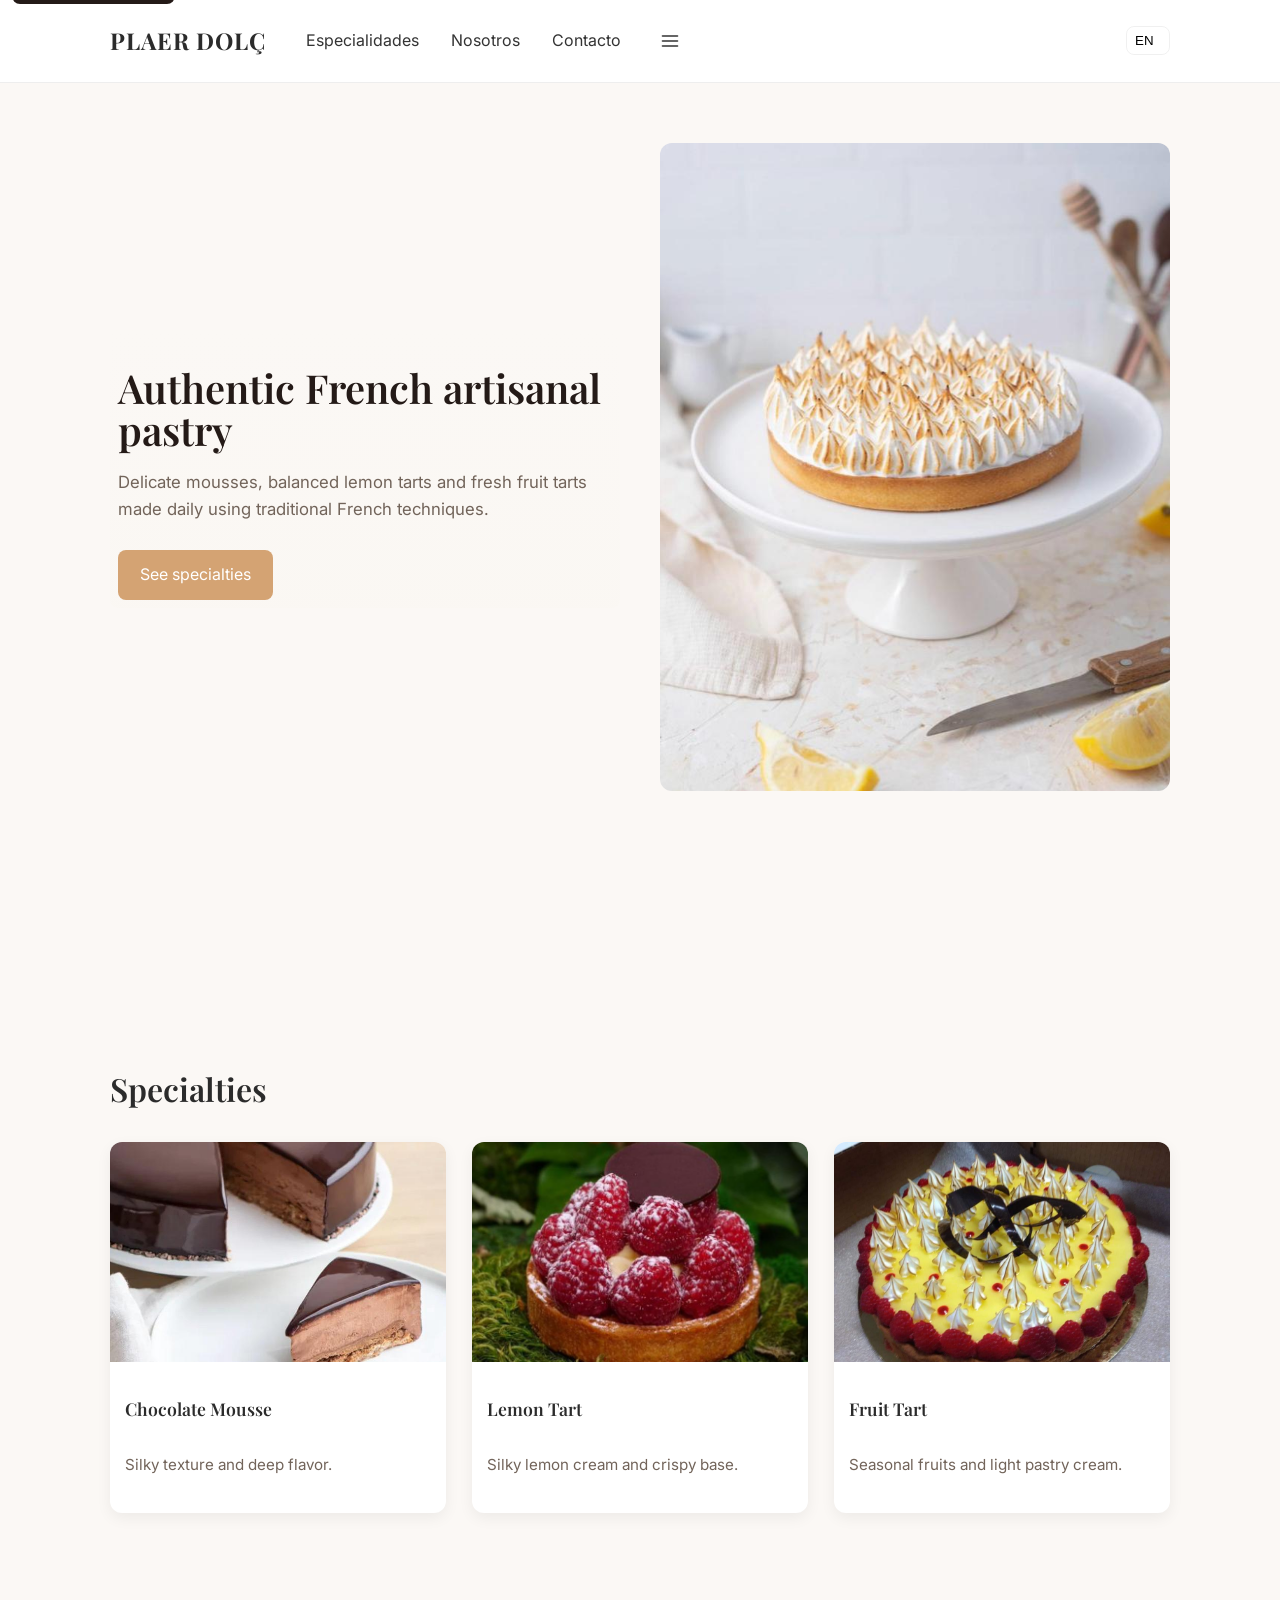
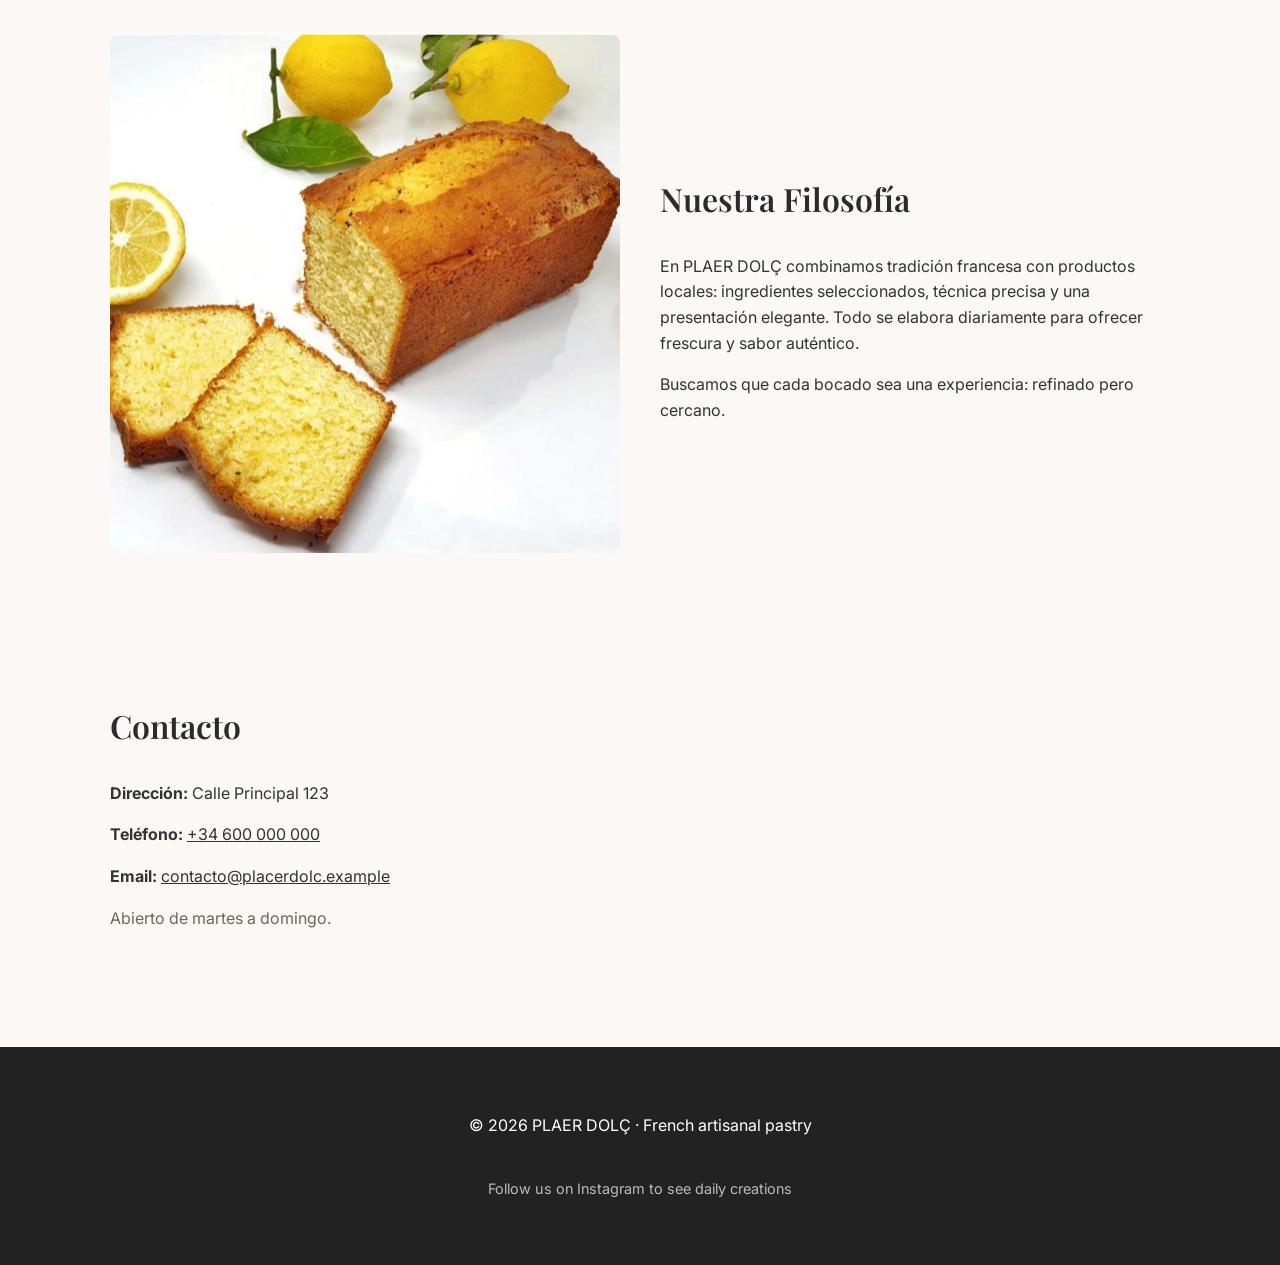
==== commit 8648bf76: "Actualización: descripción breve" ====
--- a/index.html
+++ b/index.html
@@ -5,6 +5,12 @@
 <meta name="viewport" content="width=device-width, initial-scale=1.0">
 <title>PLAER DOLÇ</title>
 <meta name="description" content="Pastelería francesa artesanal especializada en mousse, tarta de limón y tartas de frutas frescas.">
+	<!-- Open Graph / Social metadata -->
+	<meta property="og:title" content="PLAER DOLÇ — Pastelería francesa artesanal">
+	<meta property="og:description" content="Mousses, tartas y postres artesanales preparados cada día con ingredientes seleccionados.">
+	<meta property="og:type" content="website">
+	<meta property="og:image" content="imaganes/1.jpeg">
+	<meta property="og:url" content="/">
 <meta name="theme-color" content="#faf7f2">
 <link rel="canonical" href="/">
 <link href="https://fonts.googleapis.com/css2?family=Playfair+Display:wght@400;600;700&family=Inter:wght@300;400;600&display=swap" rel="stylesheet">
@@ -15,10 +21,10 @@
 	"name": "PLAER DOLÇ",
 	"description": "Pastelería francesa artesanal: mousses, tartas de limón y tartas de frutas frescas.",
 	"url": "./",
-	"telephone": "+34 652 72 49 69",
+	"telephone": "+34 600 000 000",
 	"address": {
 		"@type": "PostalAddress",
-		"streetAddress": " CALLE PRINCIPAL 123",
+		"streetAddress": "Calle Principal 123",
 		"addressCountry": "ES"
 	}
 }
@@ -26,6 +32,7 @@
 <link rel="stylesheet" href="styles.css">
 </head>
 <body>
+<a class="skip-link" href="#productos">Saltar al contenido</a>
 <div class="site">
 
 <!-- Intro overlay -->
@@ -50,6 +57,11 @@
 <nav>
 				<div class="header-row">
 						<a class="logo" href="index.html" aria-label="Ir al inicio">PLAER DOLÇ</a>
+						<div class="nav-links-inline">
+							<a class="nav-link" href="productos.html">Especialidades</a>
+							<a class="nav-link" href="nosotros.html">Nosotros</a>
+							<a class="nav-link" href="contacto.html">Contacto</a>
+						</div>
 						<div class="lang-selector" id="lang-selector">
 							<button class="lang-button" id="lang-button" aria-haspopup="true" aria-expanded="false" aria-label="Seleccionar idioma"><span id="lang-current">ES</span></button>
 							<div class="lang-menu" id="lang-menu" role="menu" aria-hidden="true">
@@ -150,14 +162,14 @@
 		<!-- Visible introduction copy (persistent) -->
 		<section class="intro-copy container">
 			<div class="intro-text-block">
-				<h2>PLAER DOLÇ</h2>
-				<p>Plaer dolç es una pastelería artesanal inspirada en la tradición de la repostería francesa. Cada receta está elaborada con ingredientes de calidad y cuidando cada detalle para ofrecer sabores delicados, elegantes y auténticos.</p>
-
-				<p>Nos especializamos en dulces clásicos de inspiración francesa, preparados de forma artesanal para garantizar una experiencia única en cada bocado.</p>
-
-				<p>En Plaer dolç creemos que el placer de un buen postre debe ser accesible y cómodo, por eso ofrecemos un servicio online con envío a domicilio, para que puedas disfrutar de nuestros dulces sin salir de casa.</p>
-
-				<p>Déjate llevar por el placer de lo dulce.</p>
+				<h2 data-i18n="intro.title">PLAER DOLÇ</h2>
+				<p data-i18n="intro.p1"></p>
+
+				<p data-i18n="intro.p2"></p>
+
+				<p data-i18n="intro.p3"></p>
+
+				<p data-i18n="intro.p4"></p>
 			</div>
 		</section>
 
--- a/styles.css
+++ b/styles.css
@@ -90,6 +90,13 @@
   .product-item{align-items:flex-start}
 }
 .nav-links-inline{display:none}
+.skip-link{position:absolute;left:12px;top:12px;background:#241a17;color:#fff;padding:8px 12px;border-radius:8px;z-index:999;transform:translateY(-120%);transition:transform .18s ease;}
+.skip-link:focus{transform:none;outline:3px solid var(--accent);}
+
+@media(min-width:800px){
+  .nav-links-inline{display:flex;gap:12px;align-items:center;margin-left:18px}
+  .nav-links-inline .nav-link{padding:8px 10px}
+}
 .nav-link{color:inherit;text-decoration:none;padding:8px 10px;border-radius:6px}
 .menu-button svg{width:26px;height:20px;display:block}
 
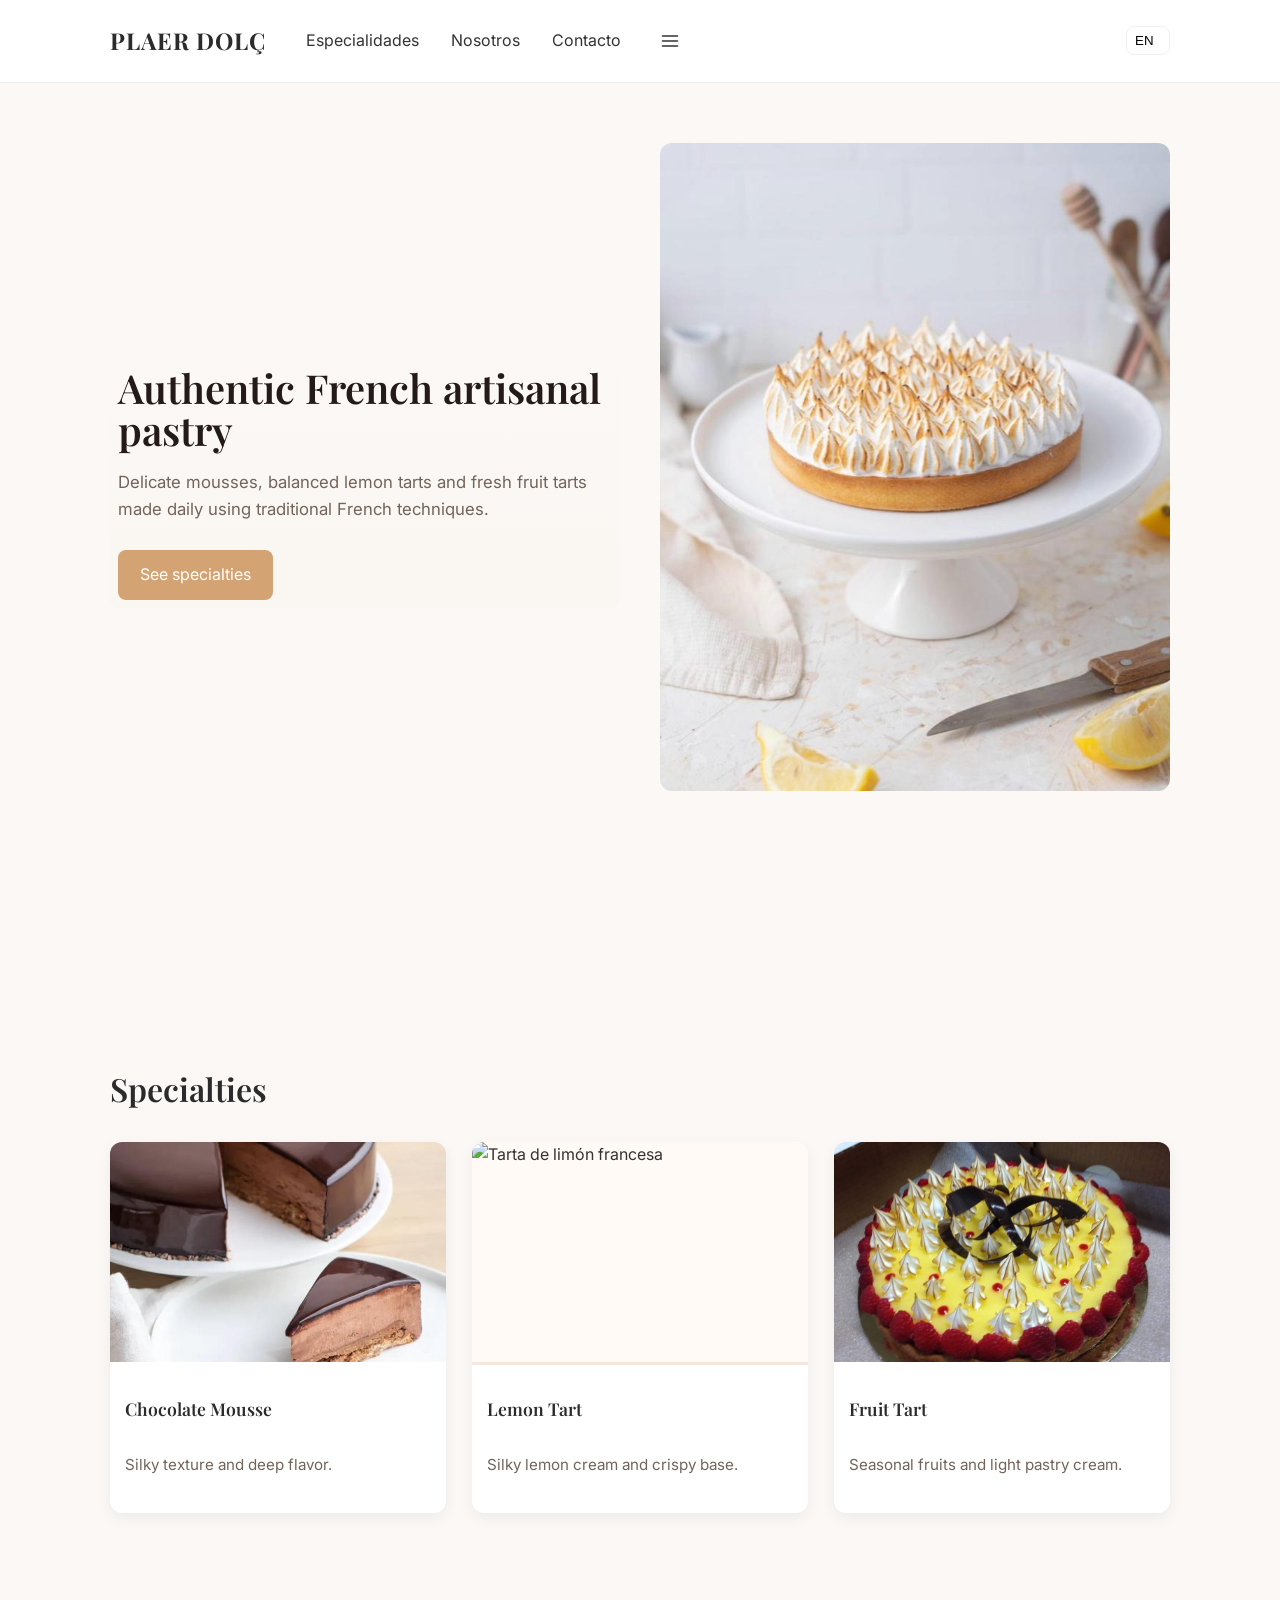
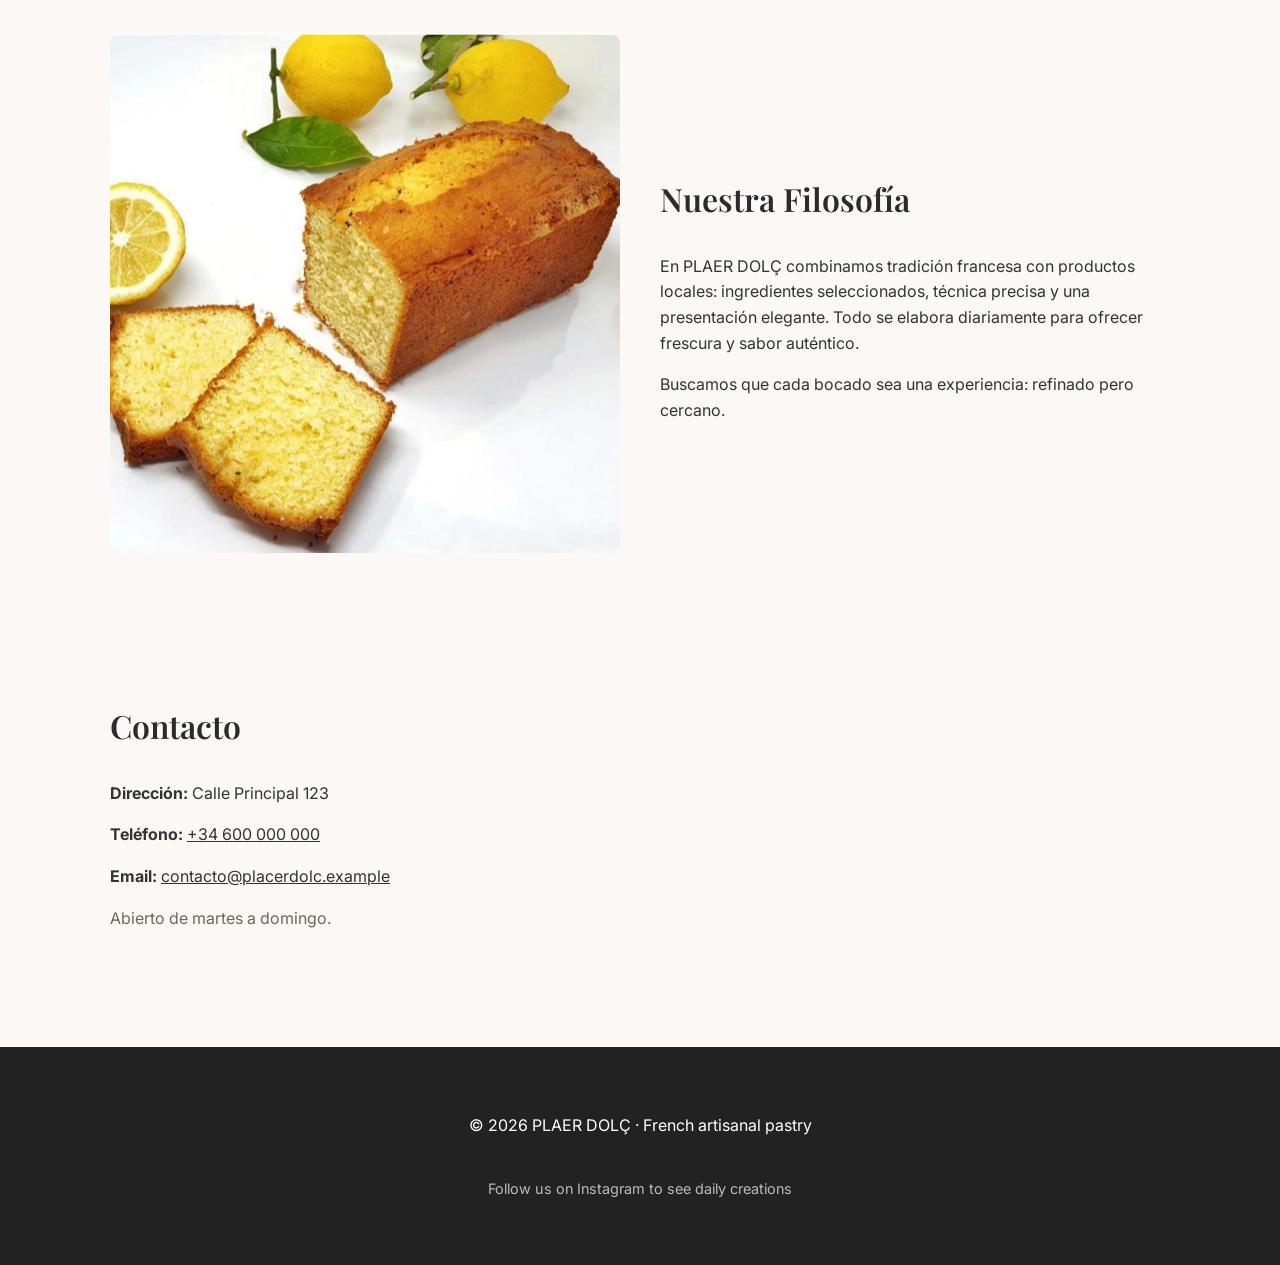
==== commit 3941fcd4: "index.html" ====
--- a/index.html
+++ b/index.html
@@ -32,7 +32,6 @@
 <link rel="stylesheet" href="styles.css">
 </head>
 <body>
-<a class="skip-link" href="#productos">Saltar al contenido</a>
 <div class="site">
 
 <!-- Intro overlay -->
@@ -88,56 +87,56 @@
 						<div class="products-preview" aria-hidden="false">
 														<div class="product-item">
 																<a class="product-link" href="productos.html#p1" data-anchor="#p1" data-no-fade="1">
-																	<img src="imaganes/2.jpeg" alt="Mousse de Chocolate" loading="lazy" decoding="async" width="240" height="160">
+																	<img src="./imaganes/2.jpeg" alt="Mousse de Chocolate" loading="lazy" decoding="async" width="240" height="160">
 																	<div class="meta"><h4 data-i18n="p1.name">Mousse de Chocolate</h4><p data-i18n="p1.desc">Textura sedosa y sabor profundo.</p><span class="price">€9.50</span></div>
 																</a>
 																<button class="buy-btn" data-id="p1" data-name="Mousse de Chocolate" data-price="9.5" data-i18n="buy">Comprar</button>
 														</div>
 														<div class="product-item">
 																<a class="product-link" href="productos.html#p2" data-anchor="#p2" data-no-fade="1">
-																	<img src="imaganes/3.jpeg" alt="Tarta de Limón" loading="lazy" decoding="async" width="240" height="160">
+																	<img src="./imaganes/3.jpeg" alt="Tarta de Limón" loading="lazy" decoding="async" width="240" height="160">
 																	<div class="meta"><h4 data-i18n="p2.name">Tarta de Limón</h4><p data-i18n="p2.desc">Crema de limón sedosa y base crujiente.</p><span class="price">€12.00</span></div>
 																</a>
 																<button class="buy-btn" data-id="p2" data-name="Tarta de Limón" data-price="12" data-i18n="buy">Comprar</button>
 														</div>
 														<div class="product-item">
 																<a class="product-link" href="productos.html#p3" data-anchor="#p3" data-no-fade="1">
-																	<img src="imaganes/4.jpeg" alt="Tarta de Frutas" loading="lazy" decoding="async" width="240" height="160">
+																	<img src="./imaganes/4.jpeg" alt="Tarta de Frutas" loading="lazy" decoding="async" width="240" height="160">
 																	<div class="meta"><h4 data-i18n="p3.name">Tarta de Frutas</h4><p data-i18n="p3.desc">Frutas de temporada y crema ligera.</p><span class="price">€14.75</span></div>
 																</a>
 																<button class="buy-btn" data-id="p3" data-name="Tarta de Frutas" data-price="14.75" data-i18n="buy">Comprar</button>
 														</div>
 														<div class="product-item">
 																<a class="product-link" href="productos.html#p4" data-anchor="#p4" data-no-fade="1">
-																	<img src="imaganes/5.jpeg" alt="Chef Pastelero" loading="lazy" decoding="async" width="240" height="160">
+																	<img src="./imaganes/5.jpeg" alt="Chef Pastelero" loading="lazy" decoding="async" width="240" height="160">
 																	<div class="meta"><h4 data-i18n="p4.name">Selección del Chef</h4><p data-i18n="p4.desc">Selección variada y personalizada.</p><span class="price">€19.90</span></div>
 																</a>
 																<button class="buy-btn" data-id="p4" data-name="Selección del Chef" data-price="19.9" data-i18n="buy">Comprar</button>
 														</div>
 														<div class="product-item">
 																<a class="product-link" href="productos.html#p5" data-anchor="#p5" data-no-fade="1">
-																	<img src="imaganes/1.jpeg" alt="Vitrina de Tartas" loading="lazy" decoding="async" width="240" height="160">
+																	<img src="./imaganes/1.jpeg" alt="Vitrina de Tartas" loading="lazy" decoding="async" width="240" height="160">
 																	<div class="meta"><h4 data-i18n="p5.name">Tarta Clásica</h4><p data-i18n="p5.desc">Receta tradicional con toque moderno.</p><span class="price">€22.50</span></div>
 																</a>
 																<button class="buy-btn" data-id="p5" data-name="Tarta Clásica" data-price="22.5" data-i18n="buy">Comprar</button>
 														</div>
 														<div class="product-item">
 																<a class="product-link" href="productos.html#p6" data-anchor="#p6" data-no-fade="1">
-																	<img src="imaganes/6.jpeg" alt="Ingredientes frescos" loading="lazy" decoding="async" width="240" height="160">
+																	<img src="./imaganes/6.jpeg" alt="Ingredientes frescos" loading="lazy" decoding="async" width="240" height="160">
 																	<div class="meta"><h4 data-i18n="p6.name">Pack Surtido</h4><p data-i18n="p6.desc">Cuatro porciones surtidas.</p><span class="price">€16.80</span></div>
 																</a>
 																<button class="buy-btn" data-id="p6" data-name="Pack Surtido" data-price="16.8" data-i18n="buy">Comprar</button>
 														</div>
 														<div class="product-item">
 																<a class="product-link" href="productos.html#p7" data-anchor="#p7" data-no-fade="1">
-																	<img src="imaganes/7.jpeg" alt="Detalle de presentación" loading="lazy" decoding="async" width="240" height="160">
+																	<img src="./imaganes/7.jpeg" alt="Detalle de presentación" loading="lazy" decoding="async" width="240" height="160">
 																	<div class="meta"><h4 data-i18n="p7.name">Mini Tartas</h4><p data-i18n="p7.desc">Presentación individual para eventos.</p><span class="price">€7.95</span></div>
 																</a>
 																<button class="buy-btn" data-id="p7" data-name="Mini Tartas" data-price="7.95" data-i18n="buy">Comprar</button>
 														</div>
 														<div class="product-item">
 																<a class="product-link" href="productos.html#p8" data-anchor="#p8" data-no-fade="1">
-																	<img src="imaganes/2.jpeg" alt="Mousse de Chocolate" loading="lazy" decoding="async" width="240" height="160">
+																	<img src="./imaganes/2.jpeg" alt="Mousse de Chocolate" loading="lazy" decoding="async" width="240" height="160">
 																	<div class="meta"><h4 data-i18n="p8.name">Postre Gourmet</h4><p data-i18n="p8.desc">Edición limitada, textura aterciopelada.</p><span class="price">€24.90</span></div>
 																</a>
 																<button class="buy-btn" data-id="p8" data-name="Postre Gourmet" data-price="24.9" data-i18n="buy">Comprar</button>
@@ -155,7 +154,7 @@
 	<a class="btn" href="#productos" data-i18n="see_specialties">Ver especialidades</a>
 	</div>
 	<picture>
-		<img class="hero-img" loading="eager" decoding="async" width="1200" height="800" src="imaganes/1.jpeg" alt="Vitrina con tartas y pasteles franceses">
+		<img class="hero-img" loading="eager" decoding="async" width="1200" height="800" src="./imaganes/1.jpeg" alt="Vitrina con tartas y pasteles franceses">
 	</picture>
 	</section>
 
@@ -180,7 +179,7 @@
 
 <div class="card">
 	<picture>
-		<img loading="lazy" decoding="async" width="1000" height="700" src="imaganes/2.jpeg" alt="Mousse de chocolate clásico">
+		<img loading="lazy" decoding="async" width="1000" height="700" src="./imaganes/2.jpeg" alt="Mousse de chocolate clásico">
 	</picture>
 	<h3 class="reveal" data-i18n="p1.name">Mousse de Chocolate</h3>
 	<p data-i18n="p1.desc">Mousse ligero y aireado elaborado con chocolate puro y cremoso, textura sedosa y sabor profundo.</p>
@@ -188,7 +187,7 @@
 
 <div class="card">
 	<picture>
-		<img loading="lazy" decoding="async" width="1000" height="700" src="imaganes/3.jpeg" alt="Tarta de limón francesa">
+		<img loading="lazy" decoding="async" width="1000" height="700" src="./imaganes/TARTA DE LIMON.jpeg" alt="Tarta de limón francesa">
 	</picture>
 	<h3 class="reveal" data-i18n="p2.name">Tarta de Limón</h3>
 	<p data-i18n="p2.desc">Equilibrio perfecto entre una crema de limón sedosa y una base crujiente, con el punto justo de acidez.</p>
@@ -196,7 +195,7 @@
 
 <div class="card">
 	<picture>
-		<img loading="lazy" decoding="async" width="1000" height="700" src="imaganes/4.jpeg" alt="Tarta de frutas frescas">
+		<img loading="lazy" decoding="async" width="1000" height="700" src="./imaganes/4.jpeg" alt="Tarta de frutas frescas">
 	</picture>
 	<h3 class="reveal" data-i18n="p3.name">Tarta de Frutas Frescas</h3>
 	<p data-i18n="p3.desc">Base crujiente, crema pastelera ligera y una selección de frutas de temporada para un acabado brillante y fresco.</p>
@@ -207,7 +206,7 @@
 
 <section id="nosotros" class="section container about">
 	<picture>
-		<img loading="lazy" decoding="async" width="1200" height="800" src="imaganes/5.jpeg" alt="Chef pastelero trabajando">
+		<img loading="lazy" decoding="async" width="1200" height="800" src="./imaganes/5.jpeg" alt="Chef pastelero trabajando">
 	</picture>
 	<div>
 		<h2 class="reveal section-title">Nuestra Filosofía</h2>
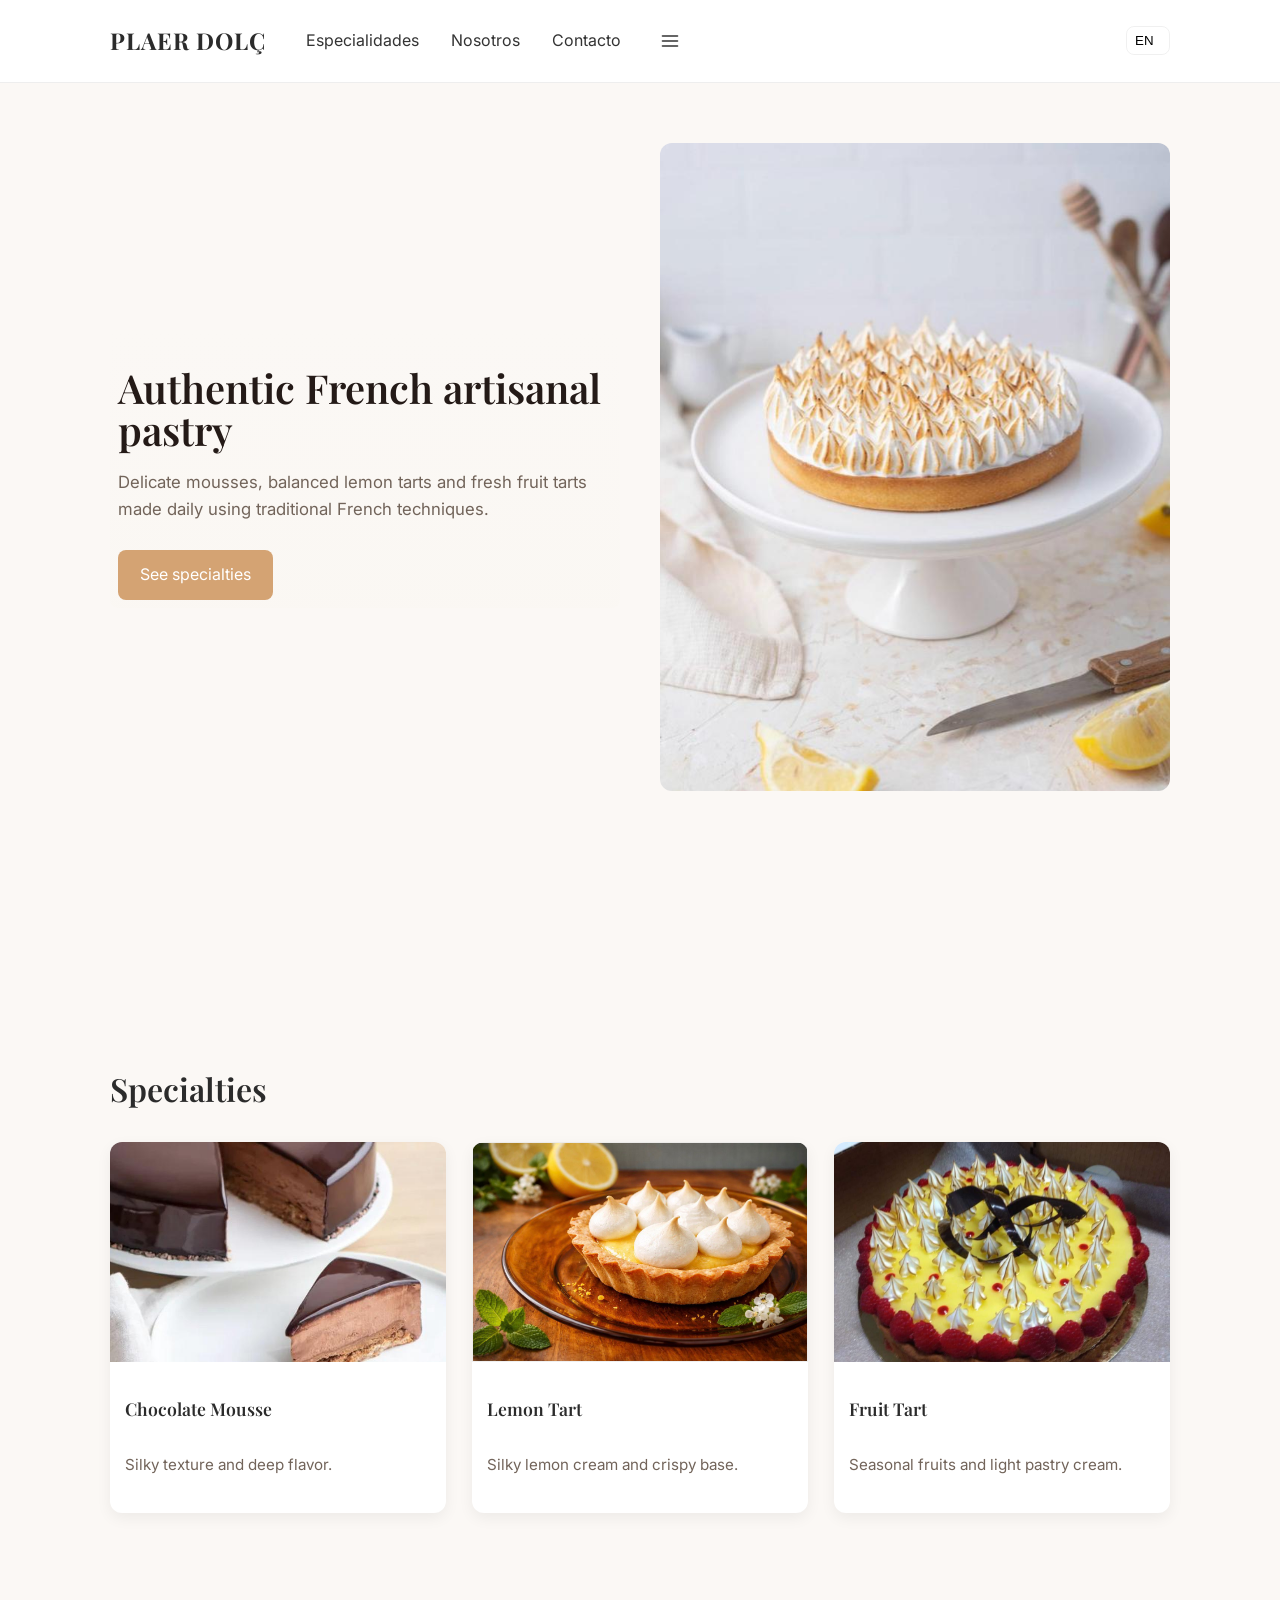
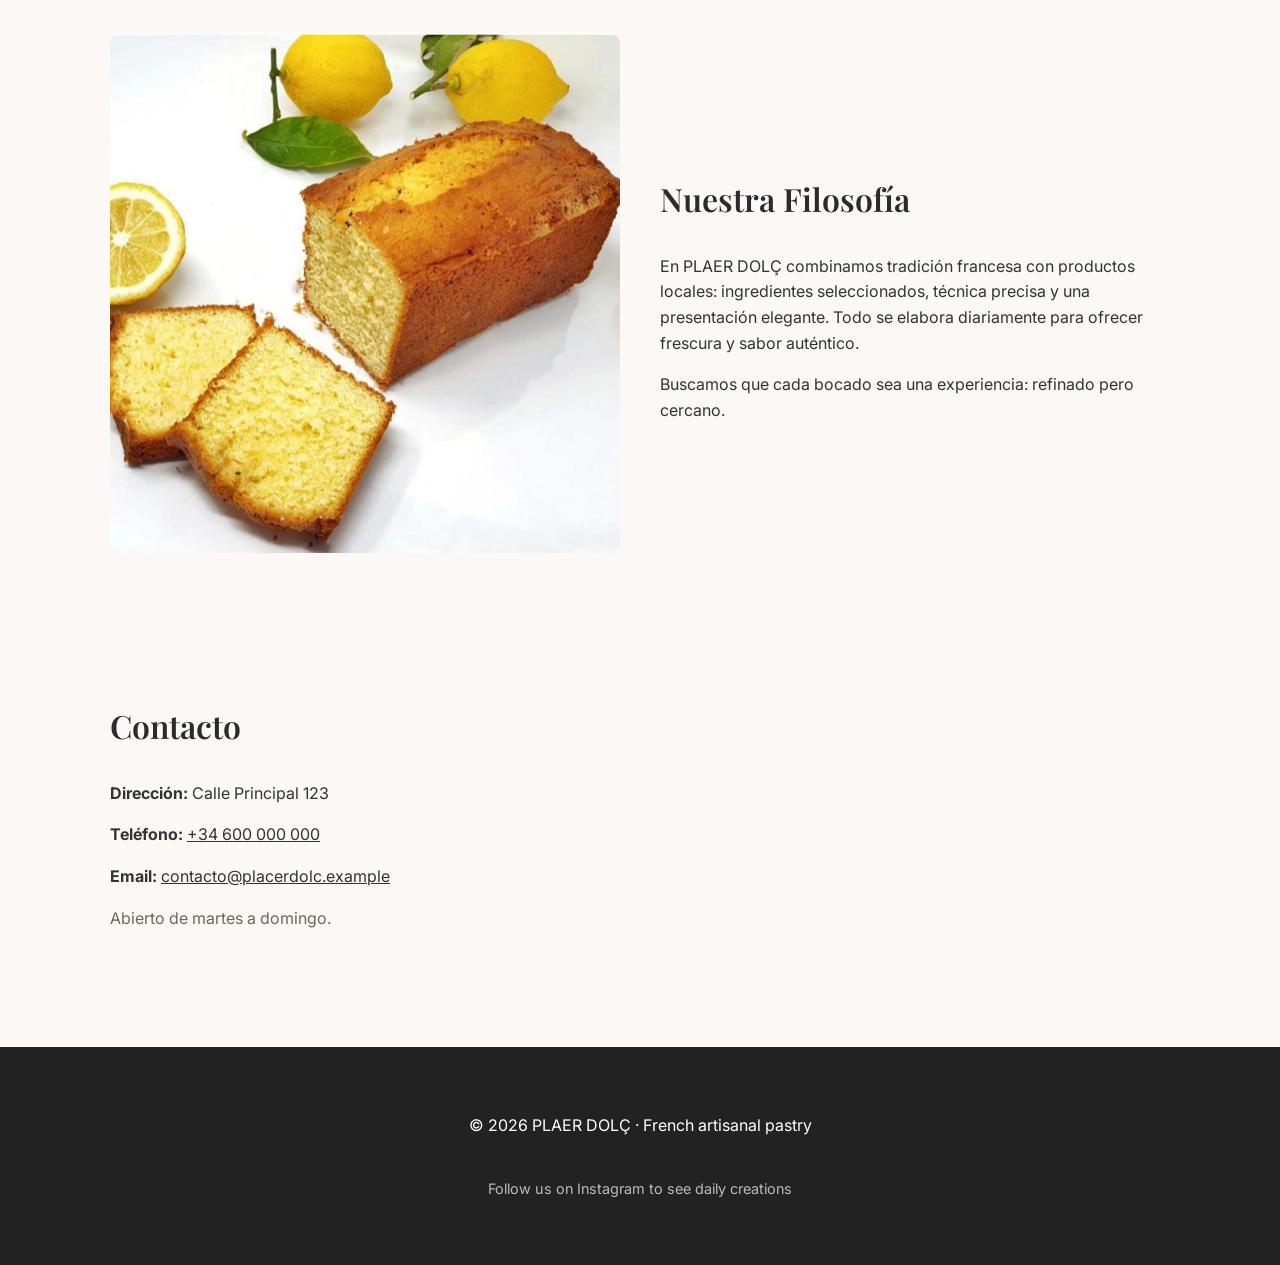
==== commit 2674b8ef: "index.html" ====
--- a/index.html
+++ b/index.html
@@ -95,7 +95,7 @@
 														<div class="product-item">
 																<a class="product-link" href="productos.html#p2" data-anchor="#p2" data-no-fade="1">
 																	<img src="./imaganes/3.jpeg" alt="Tarta de Limón" loading="lazy" decoding="async" width="240" height="160">
-																	<div class="meta"><h4 data-i18n="p2.name">Tarta de Limón</h4><p data-i18n="p2.desc">Crema de limón sedosa y base crujiente.</p><span class="price">€12.00</span></div>
+																	<div class="meta"><h4 data-i18n="p2.name">Tarta de Limón</h4><p data-i18n="p2.desc">Crema de limón sedosa y base crujiente.</p><span class="price">€3,50</span></div>
 																</a>
 																<button class="buy-btn" data-id="p2" data-name="Tarta de Limón" data-price="12" data-i18n="buy">Comprar</button>
 														</div>
--- a/styles.css
+++ b/styles.css
@@ -90,8 +90,6 @@
   .product-item{align-items:flex-start}
 }
 .nav-links-inline{display:none}
-.skip-link{position:absolute;left:12px;top:12px;background:#241a17;color:#fff;padding:8px 12px;border-radius:8px;z-index:999;transform:translateY(-120%);transition:transform .18s ease;}
-.skip-link:focus{transform:none;outline:3px solid var(--accent);}
 
 @media(min-width:800px){
   .nav-links-inline{display:flex;gap:12px;align-items:center;margin-left:18px}
